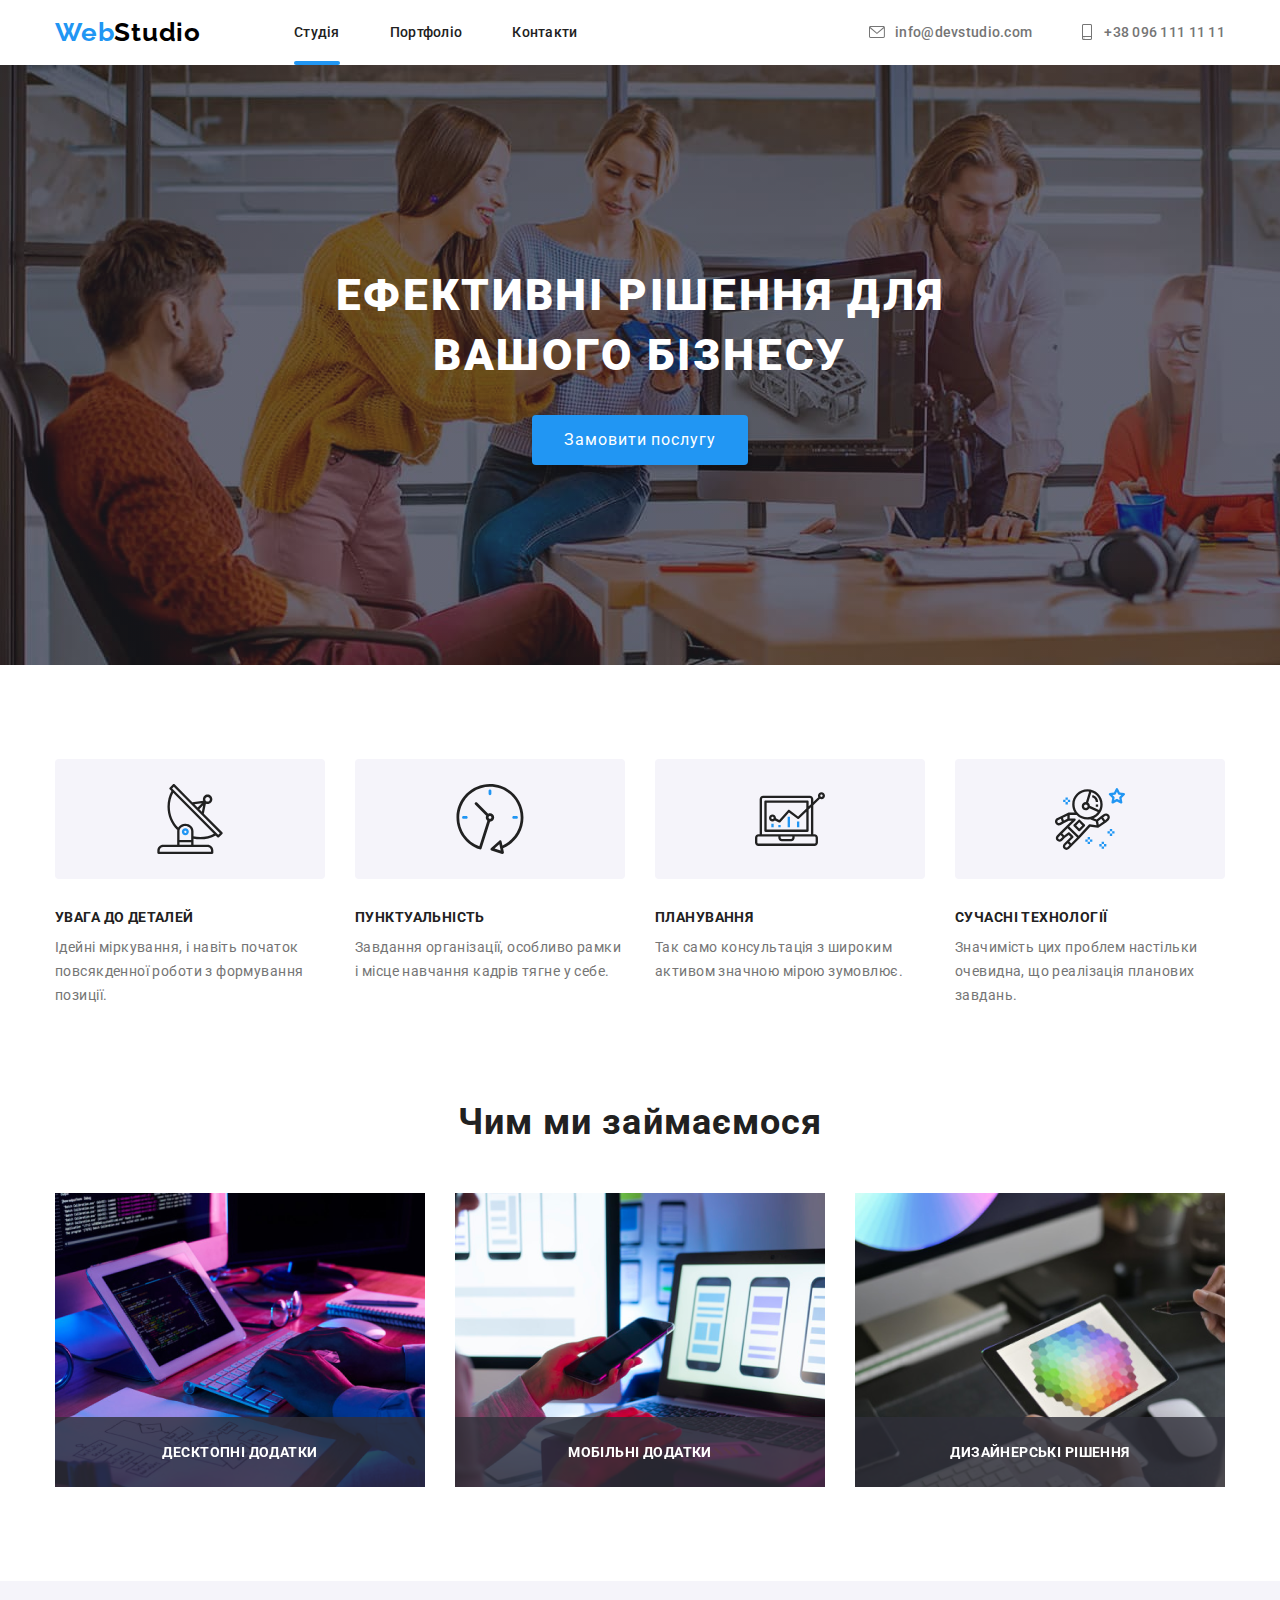
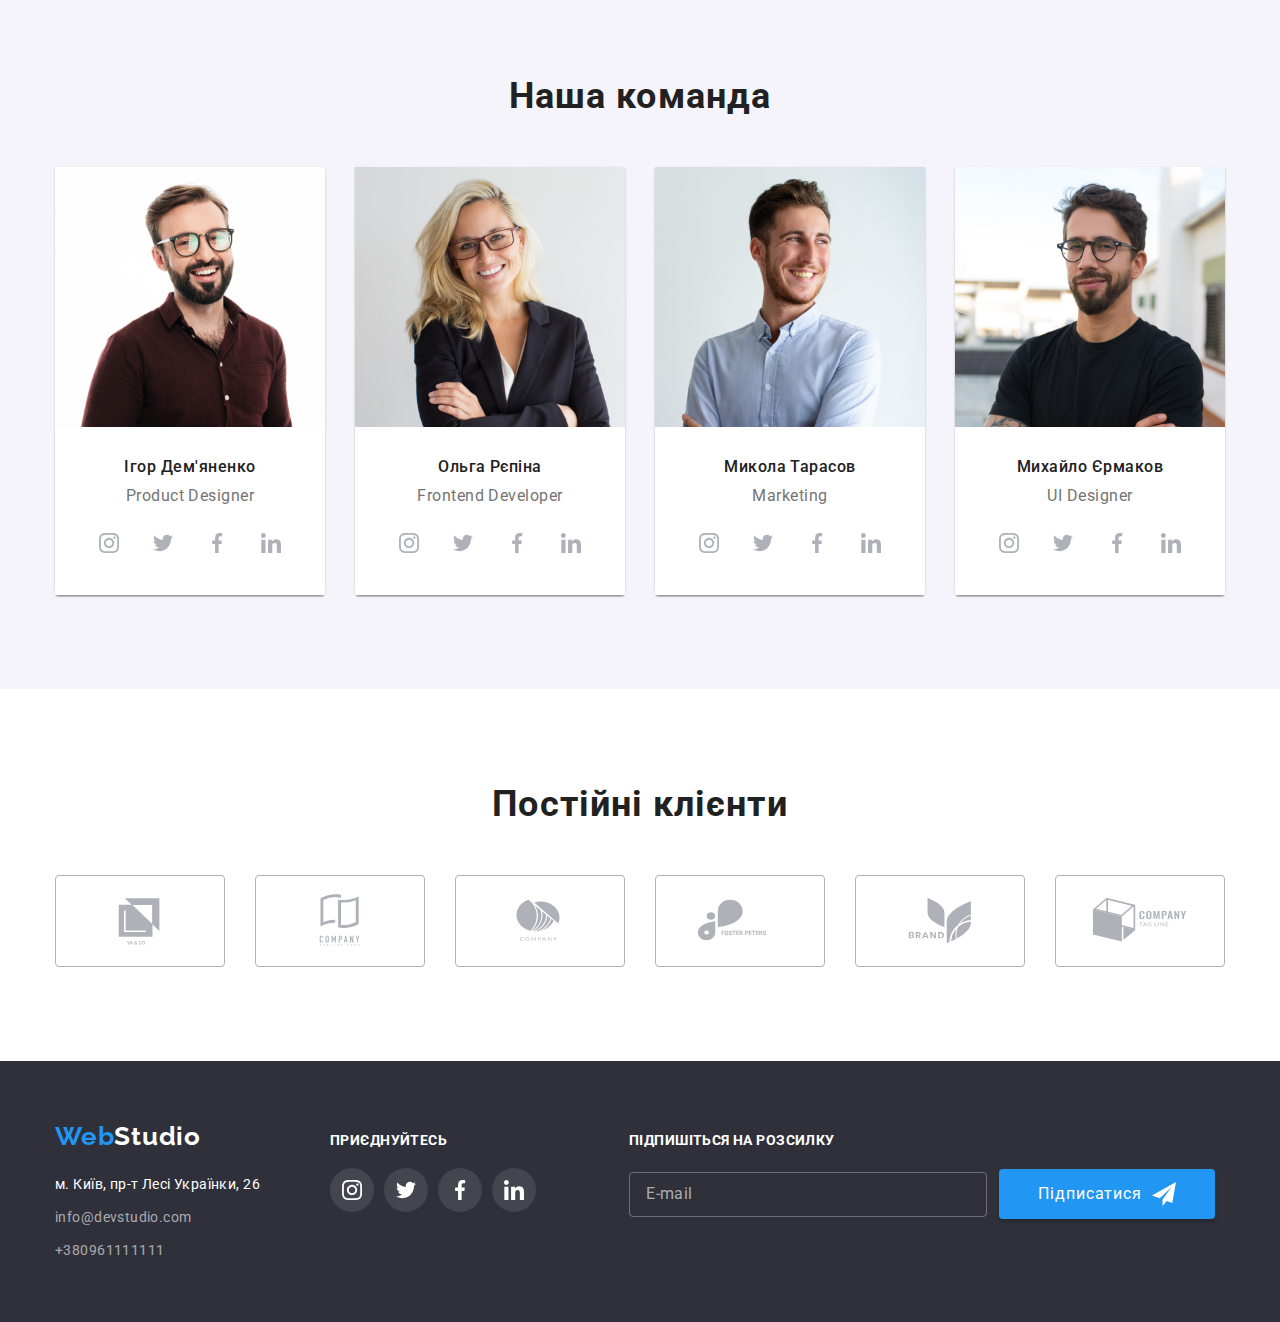
==== index.html @ 2c99351d "sixth-hometask" ====
<!DOCTYPE html>
<html lang="en">
  <head>
    <meta charset="UTF-8" />
    <meta http-equiv="X-UA-Compatible" content="IE=edge" />
    <meta name="viewport" content="width=device-width, initial-scale=1.0" />
    <title>Document</title>
    <link
      rel="stylesheet"
      href="https://cdnjs.cloudflare.com/ajax/libs/modern-normalize/1.1.0/modern-normalize.min.css"
      integrity="sha512-wpPYUAdjBVSE4KJnH1VR1HeZfpl1ub8YT/NKx4PuQ5NmX2tKuGu6U/JRp5y+Y8XG2tV+wKQpNHVUX03MfMFn9Q=="
      crossorigin="anonymous"
      referrerpolicy="no-referrer"
    />
    <link rel="preconnect" href="https://fonts.googleapis.com" />
    <link rel="preconnect" href="https://fonts.gstatic.com" crossorigin />
    <link
      rel="stylesheet"
      href="https://cdnjs.cloudflare.com/ajax/libs/modern-normalize/1.0.0/modern-normalize.min.css"
    />
    <link
      rel="stylesheet"
      href="https://cdnjs.cloudflare.com/ajax/libs/modern-normalize/1.1.0/modern-normalize.css"
      integrity="sha512-Y0MM+V6ymRKN2zStTqzQ227DWhhp4Mzdo6gnlRnuaNCbc+YN/ZH0sBCLTM4M0oSy9c9VKiCvd4Jk44aCLrNS5Q=="
      crossorigin="anonymous"
      referrerpolicy="no-referrer"
    />
    <link
      href="https://fonts.googleapis.com/css2?family=Raleway:wght@700&family=Roboto:wght@400;500;700&display=swap"
      rel="stylesheet"
    />
    <link rel="preconnect" href="https://fonts.googleapis.com" />
    <link rel="preconnect" href="https://fonts.gstatic.com" crossorigin />
    <link
      href="https://fonts.googleapis.com/css2?family=Roboto:wght@900&display=swap"
      rel="stylesheet"
    />

    <link rel="stylesheet" href="./css/styles.css" />
  </head>
  <body class="page-body">
    <!--header-->
    <header class="page-header">
      <div class="header-lists container">
        <nav class="header-nav">
          <a href="" class="logo"
            >Web<span class="header-logo-span">Studio</span></a
          >

          <a href="./index.html"></a>

          <ul class="site-nav list">
            <li><a href="" class="link current">Студія</a></li>
            <li><a href="./portfolio.html" class="link">Портфоліо</a></li>
            <li><a href="" class="link">Контакти </a></li>
          </ul>
        </nav>
        <ul class="site-nav-contacts list">
          <li>
            <a href="" class="link-info">
              <svg class="envelope-icon">
                <use href="./images/symbol-defs.svg#icon-envelope"></use>
              </svg>
              info@devstudio.com
            </a>
          </li>
          <li>
            <a href="" class="link-info">
              <svg class="smartphone-icon">
                <use href="./images/symbol-defs.svg#icon-smartphone"></use>
              </svg>

              +38 096 111 11 11
            </a>
          </li>
        </ul>
      </div>
    </header>
    <main>
      <!--hero-->
      <section class="hero">
        <div class="hero-elements container">
          <h1 class="hero-title">Ефективні рішення для вашого бізнесу</h1>
          <button class="blue-button" data-modal-open>Замовити послугу</button>
        </div>
      </section>

      <div class="backdrop is-hidden" data-modal>
        <div class="modal">
          <div class="cross-button-div">
            <button class="cross-button" data-modal-close>
              <svg class="cross">
                <use href="./images/symbol-defs.svg#icon-close-black"></use>
              </svg>
            </button>
          </div>
          <h2 class="modal-title">Залиште свої дані, ми вам передзвонимо</h2>
          <form class="modal-form">
            <label class="modal-lable">
              <p class="paragraph">Ім'я</p>
              <div class="input-container">
                <input type="text" name="username" class="field" />
                <svg class="modal-icon black-person">
                  <use href="images/symbol-defs.svg#icon-black-person"></use>
                </svg>
              </div>
            </label>

            <label class="modal-lable">
              <p class="paragraph">Телефон</p>
              <div class="input-container">
                <input type="tel" name="phone" class="field" />
                <svg class="modal-icon">
                  <use href="images/symbol-defs.svg#icon-black-phone"></use>
                </svg>
              </div>
            </label>
            <label class="modal-lable">
              <p class="paragraph">Пошта</p>
              <div class="input-container">
                <input type="email" name="email" class="field" />
                <svg class="modal-icon">
                  <use href="images/symbol-defs.svg#icon-black-email"></use>
                </svg>
              </div>
            </label>
            <label class="modal-lable modal-textarea">
              <p class="paragraph">Коментар</p>
              <textarea
                class="textarea field"
                name="textarea"
                placeholder="Введіть текст"
              ></textarea>
            </label>

            <label class="modal-checkbox">
              <div class="check-container">
                <input
                  type="checkbox"
                  name="checkbox"
                  
                  class="checkbox visually-hidden"
                />
                <svg class="modal-icon-check">
                  <use href="./images/symbol-defs.svg#icon-icon-check"></use>
                </svg>
                <p class="paragraph">
                  Погоджуюся з розсилкою та приймаю
                  <a class="agreement-terms">Умови договору</a>
                </p>
              </div>
            </label>
            <button class="blue-button modal-button" type="submit">
              Відправити
            </button>
          </form>
        </div>
      </div>

      <!--about_activity-->
      <section class="section-activity">
        <div class="container">
          <h2 class="section-title visually-hidden">Чим ми займаємося</h2>
          <ul class="activities-list list">
            <li>
              <div class="icons-container">
                <svg class="activities-icon">
                  <use href="images/symbol-defs.svg#icon-antenna-1"></use>
                </svg>
              </div>

              <h3 class="title">УВАГА ДО ДЕТАЛЕЙ</h3>
              <p class="paragraph">
                Ідейні міркування, і навіть початок повсякденної роботи з
                формування позиції.
              </p>
            </li>
            <li>
              <div class="icons-container">
                <svg class="activities-icon">
                  <use href="images/symbol-defs.svg#icon-clock-1"></use>
                </svg>
              </div>
              <h3 class="title">ПУНКТУАЛЬНІСТЬ</h3>
              <p class="paragraph">
                Завдання організації, особливо рамки і місце навчання кадрів
                тягне у себе.
              </p>
            </li>
            <li>
              <div class="icons-container">
                <svg class="activities-icon">
                  <use href="images/symbol-defs.svg#icon-diagram-1"></use>
                </svg>
              </div>
              <h3 class="title">ПЛАНУВАННЯ</h3>
              <p class="paragraph">
                Так само консультація з широким активом значною мірою зумовлює.
              </p>
            </li>
            <li>
              <div class="icons-container">
                <svg class="activities-icon">
                  <use href="images/symbol-defs.svg#icon-astronaut-1"></use>
                </svg>
              </div>
              <h3 class="title">СУЧАСНІ ТЕХНОЛОГІЇ</h3>
              <p class="paragraph">
                Значимість цих проблем настільки очевидна, що реалізація
                планових завдань.
              </p>
            </li>
          </ul>
        </div>
      </section>
      <!--work_examples-->
      <section class="section-work-examples">
        <div class="work-examples container">
          <h2 class="section-title h2-title">Чим ми займаємося</h2>
          <ul class="work-examples-list list">
            <li class="work-example-item">
              <img
                src="./images/work_examples/img_3.png"
                class="img"
                alt="Пример работы"
                width="370"
              />
              <div class="activities-overlay">
                <p class="paragraph">Десктопні додатки</p>
              </div>
            </li>
            <li class="work-example-item">
              <img
                class="img"
                src="./images/work_examples/img_2.png"
                alt="Пример работы"
                width="370"
              />
              <div class="activities-overlay">
                <p class="paragraph">Мобільні додатки</p>
              </div>
            </li>
            <li class="work-example-item">
              <img
                class="img"
                src="./images/work_examples/img_1.png"
                alt="Пример работы"
                width="370"
              />
              <div class="activities-overlay">
                <p class="paragraph">Дизайнерські рішення</p>
              </div>
            </li>
          </ul>
        </div>
      </section>
      <!--employers-->
      <section class="employers">
        <div class="employers-list container">
          <h2 class="section-title">Наша команда</h2>
          <ul class="img-list">
            <li class="card">
              <img
                class="img"
                src="./images/employers/img_1.jpg"
                alt="сотрудник"
                width="270"
              />
              <div class="general-paragraph">
                <h3 class="title">Ігор Дем'яненко</h3>
                <p class="paragraph">Product Designer</p>
                <div class="social-links">
                  <a class="social-link" href="">
                    <svg class="social-icon">
                      <use
                        href="./images/symbol-defs.svg#icon-instagram-1"
                      ></use>
                    </svg>
                  </a>
                  <a class="social-link" href="">
                    <svg class="social-icon">
                      <use href="./images/symbol-defs.svg#icon-twitter-1"></use>
                    </svg>
                  </a>
                  <a class="social-link" href="">
                    <svg class="social-icon">
                      <use
                        href="./images/symbol-defs.svg#icon-facebook-1"
                      ></use>
                    </svg>
                  </a>
                  <a class="social-link" href="">
                    <svg class="social-icon">
                      <use
                        href="./images/symbol-defs.svg#icon-linkedin-1"
                      ></use>
                    </svg>
                  </a>
                </div>
              </div>
            </li>
            <li class="card">
              <img
                class="img"
                src="./images/employers/img_2.jpg"
                alt="сотрудник"
                width="270"
              />
              <div class="general-paragraph">
                <h3 class="title">Ольга Рєпіна</h3>
                <p class="paragraph">Frontend Developer</p>
                <div class="social-links">
                  <a class="social-link" href="">
                    <svg class="social-icon">
                      <use
                        href="./images/symbol-defs.svg#icon-instagram-1"
                      ></use>
                    </svg>
                  </a>
                  <a class="social-link" href="">
                    <svg class="social-icon">
                      <use href="./images/symbol-defs.svg#icon-twitter-1"></use>
                    </svg>
                  </a>
                  <a class="social-link" href="">
                    <svg class="social-icon">
                      <use
                        href="./images/symbol-defs.svg#icon-facebook-1"
                      ></use>
                    </svg>
                  </a>
                  <a class="social-link" href="">
                    <svg class="social-icon">
                      <use
                        href="./images/symbol-defs.svg#icon-linkedin-1"
                      ></use>
                    </svg>
                  </a>
                </div>
              </div>
            </li>
            <li class="card">
              <img
                class="img"
                src="./images/employers/img_3.jpg"
                alt="сотрудник"
                width="270"
              />
              <div class="general-paragraph">
                <h3 class="title">Микола Тарасов</h3>
                <p class="paragraph">Marketing</p>
                <div class="social-links">
                  <a class="social-link" href="">
                    <svg class="social-icon">
                      <use
                        href="./images/symbol-defs.svg#icon-instagram-1"
                      ></use>
                    </svg>
                  </a>
                  <a class="social-link" href="">
                    <svg class="social-icon">
                      <use href="./images/symbol-defs.svg#icon-twitter-1"></use>
                    </svg>
                  </a>
                  <a class="social-link" href="">
                    <svg class="social-icon">
                      <use
                        href="./images/symbol-defs.svg#icon-facebook-1"
                      ></use>
                    </svg>
                  </a>
                  <a class="social-link" href="">
                    <svg class="social-icon">
                      <use
                        href="./images/symbol-defs.svg#icon-linkedin-1"
                      ></use>
                    </svg>
                  </a>
                </div>
              </div>
            </li>
            <li class="card">
              <img
                class="img"
                src="./images/employers/img_4.jpg"
                alt="сотрудник"
                width="270"
              />
              <div class="general-paragraph">
                <h3 class="title">Михайло Єрмаков</h3>
                <p class="paragraph">UI Designer</p>
                <div class="social-links">
                  <a class="social-link" href="">
                    <svg class="social-icon dublicating-icons">
                      <use
                        href="./images/symbol-defs.svg#icon-instagram-1"
                      ></use>
                    </svg>
                  </a>
                  <a class="social-link" href="">
                    <svg class="social-icon dublicating-icons">
                      <use href="./images/symbol-defs.svg#icon-twitter-1"></use>
                    </svg>
                  </a>
                  <a class="social-link" href="">
                    <svg class="social-icon dublicating-icons">
                      <use
                        href="./images/symbol-defs.svg#icon-facebook-1"
                      ></use>
                    </svg>
                  </a>
                  <a class="social-link" href="">
                    <svg class="social-icon dublicating-icons">
                      <use
                        href="./images/symbol-defs.svg#icon-linkedin-1"
                      ></use>
                    </svg>
                  </a>
                </div>
              </div>
            </li>
          </ul>
        </div>
      </section>

      <section class="companies">
        <div class="container">
          <h2 class="companies-title h2-title">Постійні клієнти</h2>
          <ul class="companies-icon-list">
            <li>
              <a class="icon-link" href="">
                <svg class="icon">
                  <use href="./images/symbol-defs.svg#icon-logo"></use>
                </svg>
              </a>
            </li>
            <li>
              <a class="icon-link" href="">
                <svg class="icon">
                  <use href="./images/symbol-defs.svg#icon-logo-1"></use>
                </svg>
              </a>
            </li>
            <li>
              <a class="icon-link" href="">
                <svg class="icon">
                  <use href="./images/symbol-defs.svg#icon-logo-2"></use>
                </svg>
              </a>
            </li>
            <li>
              <a class="icon-link" href="">
                <svg class="icon">
                  <use href="./images/symbol-defs.svg#icon-logo-3"></use>
                </svg>
              </a>
            </li>
            <li>
              <a class="icon-link" href="">
                <svg class="icon">
                  <use href="./images/symbol-defs.svg#icon-logo-4"></use>
                </svg>
              </a>
            </li>
            <li>
              <a class="icon-link" href="">
                <svg class="icon">
                  <use href="./images/symbol-defs.svg#icon-logo-5"></use>
                </svg>
              </a>
            </li>
          </ul>
        </div>
      </section>

      <!--footer-->
    </main>

    <footer class="footer">
      <div class="footer-elements container">
        <div class="adress-container">
          <a href="" class="logo"
            >Web<span class="footer-logo-span">Studio</span></a
          >
          <address class="address">
            <p class="address-paragraph">м. Київ, пр-т Лесі Українки, 26</p>
            <a class="address-link" href="info@devstudio.com"
              >info@devstudio.com</a
            >
            <a class="address-link" href="+380961111111">+380961111111</a>
          </address>
        </div>
        <div class="footer-icons">
          <p class="paragraph">приєднуйтесь</p>
          <ul class="footer-icons-list">
            <li>
              <a href="" class="footer-icons-link">
                <svg class="icon">
                  <use href="./images/symbol-defs.svg#icon-instagram-1"></use>
                </svg>
              </a>
            </li>
            <li>
              <a href="" class="footer-icons-link">
                <svg class="icon">
                  <use href="./images/symbol-defs.svg#icon-twitter-1"></use>
                </svg>
              </a>
            </li>
            <li>
              <a href="" class="footer-icons-link">
                <svg class="icon">
                  <use href="./images/symbol-defs.svg#icon-facebook-1"></use>
                </svg>
              </a>
            </li>
            <li>
              <a href="" class="footer-icons-link">
                <svg class="icon">
                  <use href="./images/symbol-defs.svg#icon-linkedin-1"></use>
                </svg>
              </a>
            </li>
          </ul>
        </div>
        <form class="footer-form">
          <label class="footer-label">
            <p class="paragraph">Підпишіться на розсилку</p>
          </label>
          <div class="input-container">
            <input
              type="text"
              name="mailing"
              class="footer-field"
              placeholder="E-mail"
            />
            <button class="blue-button footer-button" type = "submit">
              Підписатися

              <svg class="footer-icon">
                <use href="./images/symbol-defs.svg#icon-icon-send"></use>
              </svg>
            </button>
          </div>
        </form>
      </div>
    </footer>
    <script src="./js/modal.js"></script>
  </body>
</html>
---- css/styles.css ----
/* ------MAIN PAGE------ */
/*title color - #212121*/
/*main color -  #757575*/
/*white #FFFFFF*/
/* accent blue #2196F3*/
/* background color #F5F5F5 */
/*secondary background #F5F4FA */
/* title background color #FFFFFF */
/* ------PORTFOLIO------ */
/*  button background color #F5F4FA, button text color  #212121;*/
/* ------FONTS------ */
/* Roboto, font-weight: 700; font-weight: 500, font-weight: 400
Raleway: font-weight: 700 */
/* icons color #AFB1B8; */
*,
*::before,
*::after {
  box-sizing: border-box;
  text-decoration: none;
  list-style: none;
  margin: 0;
  padding: 0;
}

.visually-hidden {
  position: absolute;
  white-space: nowrap;
  width: 1px;
  height: 1px;
  overflow: hidden;
  border: 0;
  padding: 0;
  clip: rect(0 0 0 0);
  clip-path: inset(50%);
  margin: -1px;
}
.container {
  width: 1200px;
  padding-left: 15px;
  padding-right: 15px;
  margin: 0 auto;
  /* outline: solid 2px red; */
}
:root {
  --primary-text-color: #757575;
  --secondary-text-color: #f5f4fa;
  --header_color: #212121;
  --accent-color: #2196f3;
  --button-bg-color: #2196f3;
  --second-bg-color: #f5f4fa;
  --button-bg-color-portfolio: #f5f4fa;
  --button-color-portfolio: #212121;
  --icon-color: #afb1b8;
}
.h2-title {
  display: flex;
  justify-content: center;
  font-weight: 700;
  font-size: 36px;
  line-height: 42px;
  text-align: center;

  letter-spacing: 0.03em;
  color: #212121;
}

.header-logo-span {
  color: black;
}

body {
  background-color: white;
  color: var(--primary-text-color);
  font-family: "Roboto", sans-serif;
  width: 100%;
}

.header-nav {
  display: flex;
  align-items: center;
}

.logo {
  color: #2196f3;
  font-family: Raleway, sans-serif;
  font-style: normal;
  font-weight: 700;
  font-size: 26px;
  line-height: calc(31 / 26);
  letter-spacing: 0.03em;
}
.list {
  list-style: none;
}

/* site-nav */
.header-lists {
  display: flex;
  align-items: center;
}
.site-nav {
  margin-left: 93px;
  display: flex;
  gap: 50px;
}
.site-nav .link {
  position: relative;
  font-weight: 500;
  font-size: 14px;
  line-height: calc(16 / 14);
  color: var(--header_color);
  letter-spacing: 0.02em;
  padding-top: 24px;
  padding-bottom: 25px;
  transition: color 250ms cubic-bezier(0.4, 0, 0.2, 1);
}

.current::after {
  content: "";
  position: absolute;
  display: block;
  left: 0;
  bottom: 0;
  width: 100%;
  height: 4px;
  background: #2196f3;
  border-radius: 2px;

  transition: opacity 250ms cubic-bezier(0.4, 0, 0.2, 1);
}
.site-nav.link:hover,
.site-nav .link:focus,
.current {
  color: var(--accent-color);
}
.site-nav-contacts {
  display: flex;
  gap: 50px;
  margin-left: auto;
}
.site-nav-contacts .envelope-icon {
  width: 16px;
  height: 12px;
  margin-right: 10px;
  fill: #757575;
  transition: fill 250ms cubic-bezier(0.4, 0, 0.2, 1);
}

.site-nav-contacts .smartphone-icon {
  width: 10px;
  height: 16px;
  margin-right: 12px;
  fill: #757575;
  transition: fill 250ms cubic-bezier(0.4, 0, 0.2, 1);
}

.site-nav-contacts .link-info {
  display: flex;
  align-items: center;
  padding-top: 24px;
  padding-bottom: 25px;
  font-weight: 500;
  font-size: 14px;
  line-height: 16px;
  letter-spacing: 0.02em;
  color: #757575;

  transition: color 250ms cubic-bezier(0.4, 0, 0.2, 1);
}
.site-nav .link:hover,
.site-nav .link:focus {
  color: var(--accent-color);
}
.site-nav-contacts,
.link-info:hover,
.link-info:focus {
  color: var(--accent-color);
}
.link-info:hover .envelope-icon,
.link-info:focus .envelope-icon,
.link-info:hover .smartphone-icon,
.link-info:focus .smartphone-icon {
  fill: var(--accent-color);
}

/* hero */
.hero {
  background-image: linear-gradient(
      to right,
      rgba(47, 48, 58, 0.4),
      rgba(47, 48, 58, 0.4)
    ),
    url("../images/site-header.jpg");
  background-repeat: no-repeat;
  background-size: cover;
  max-width: 1600px;
  margin-left: auto;
  margin-right: auto;
}
.hero-elements {
  /* text-align: center; */
  padding-top: 200px;
  padding-bottom: 200px;
  text-align: center;
}
.hero-title {
  width: 696px;

  font-weight: 900;
  font-size: 44px;
  line-height: 60px;
  letter-spacing: 0.06em;
  text-transform: uppercase;
  color: #ffffff;

  margin: 0 auto;
}
.blue-button {
  display: block;
  margin: 0 auto;
  margin-top: 30px;
  align-items: center;
  color: white;
  font-size: 16px;
  line-height: calc(30 / 16);
  width: 216px;
  height: 50px;
  letter-spacing: 0.06em;
  background-color: var(--button-bg-color);
  box-shadow: 0px 4px 4px rgba(0, 0, 0, 0.15);
  border-radius: 4px;
  transition: background-color 250ms cubic-bezier(0.4, 0, 0.2, 1);
  cursor: pointer;
  border: none;
}
.blue-button:hover,
.blue-button:focus {
  background-color: #188ce8;
}
/* modal window */
.backdrop {
  position: fixed;
  top: 0;
  left: 0;
  width: 100%;
  height: 100%;
  background: rgba(0, 0, 0, 0.2);
  transition: opacity 250ms cubic-bezier(0.4, 0, 0.2, 1);
  opacity: 1;
}
.backdrop.is-hidden {
  pointer-events: none;
  opacity: 0;
}
.backdrop.is-hidden .modal {
  transform: translate(-50%, -50%) scale(0.9);
}
.modal {
  position: absolute;
  min-width: 528px;
  min-height: 581px;
  top: 50%;
  left: 50%;
  transform: translate(-50%, -50%) scale(1);
  background-color: white;
  transition: transform 250ms cubic-bezier(0.4, 0, 0.2, 1);
  z-index: 999;
}
.cross-button-div {
  display: flex;
  margin-top: 8px;
  margin-right: 8px;
  justify-content: end;
  /* padding: 8px 8px; */
}
.cross-button {
  display: flex;
  justify-content: center;
  align-items: center;
  width: 30px;
  height: 30px;
  border-radius: 50%;
  border: 1px solid rgba(0, 0, 0, 0.1);
  background-color: white;
  cursor: pointer;
}
.cross {
  width: 18px;
  height: 18px;
}
.cross-button:hover .cross {
  fill: var(--accent-color);
}
.modal-title {
  margin-top: 2px;

  font-weight: 700;
  font-size: 20px;
  line-height: 23px;
  text-align: center;
  letter-spacing: 0.03em;

  color: #212121;
}
.modal-form {
  margin-top: 12px;
  margin-left: 40px;
  margin-right: 40px;
}
.modal-form .modal-lable {
  /* position: relative; */
  display: block;
  margin-top: 12px;
}

.modal-form .paragraph {
  font-weight: 400;
  font-size: 12px;
  line-height: 14px;
  /* identical to box height */

  letter-spacing: 0.01em;

  color: #757575;
}
.modal-form .field {
  padding-left: 42px;
  margin-top: 4px;
  padding-top: 12px;
  padding-bottom: 12px;
  width: 100%;
  border: 1px solid rgba(33, 33, 33, 0.2);
  /* border-color: white; */
  border-radius: 4px;
  transition: border 250ms cubic-bezier(0.4, 0, 0.2, 1),
    250ms cubic-bezier(0.4, 0, 0.2, 1);
}

.modal-form .field:focus {
  outline: transparent;
  border-color: var(--accent-color);
}
.modal-form .field:focus + .modal-icon {
  fill: var(--accent-color);
}
.modal-form .input-container {
  position: relative;
}

.modal-icon {
  position: absolute;
  top: 0;
  left: 0;
  margin-left: 12px;
  transform: translateY(100%);
  width: 18px;
  height: 18px;
}

.modal-form .textarea {
  resize: none;
  height: 120px;
  padding: 16px;
}
.textarea {
  padding-left: 16px;
  padding-top: 12px;
}
.modal-form .textarea::placeholder {
  font-weight: 400;
  font-size: 12px;
  line-height: 14px;
  letter-spacing: 0.01em;
  color: rgba(117, 117, 117, 0.5);
}
.modal-checkbox {
  display: flex;
  justify-content: center;
  margin-top: 20px;
}
.check-container {
  display: flex;
  align-items: center;
}
.agreement-terms {
  color: var(--accent-color);
  text-decoration: underline;
  text-underline-offset: 3px;
}
.modal-icon-check {
  padding-top: 4px;
  padding-right: 2px;
  padding-bottom: 3px;
  padding-left: 3px;
  margin-right: 9px;
  width: 16px;
  height: 15px;
  fill: white;
  border: 2px solid #212121;
  border-radius: 2px;
}
.checkbox:checked + .modal-icon-check {
  background-color: var(--accent-color);
  border: none;
  border-radius: 2px;
  fill: white;
}
.modal-checkbox .paragraph {
  font-weight: 400;
  font-size: 14px;
  line-height: calc(24 / 14);

  letter-spacing: 0.03em;

  color: #757575;
}
.modal-button {
  margin-top: 30px;
  margin-bottom: 40px;
  display: block;
}

/* section */
.section-activity {
  padding-bottom: 94px;
  padding-top: 94px;
}
.section-activity .activities-icon {
  width: 70px;
  height: 70px;
}

.icons-container {
  display: flex;
  align-items: center;
  padding: 25px 100px;
  margin-bottom: 30px;
  background-color: var(--second-bg-color);
  border-radius: 4px;
}
.activities-list {
  display: flex;
  gap: 30px;
}

.section-activity .title {
  font-weight: 700px;
  font-size: 14px;
  line-height: calc(16 / 14);
  letter-spacing: 0.03em;
  text-transform: uppercase;
  color: var(--header_color);
}
.section-activity .paragraph {
  margin-top: 10px;
  font-weight: 400;
  font-size: 14px;
  line-height: 24px;
  letter-spacing: 0.03em;

  color: #757575;
}

/* activities */

.section-work-examples {
  padding-bottom: 94px;
}
.work-examples {
  margin-left: auto;
  text-align: center;
}
.section-work-examples .section-title {
  margin-bottom: 50px;
}
.work-examples-list {
  display: flex;
  gap: 30px;
  padding: 0;
  margin: 0;
  z-index: 0;
}
.section-work-examples .img {
  padding-left: 0;
  display: block;
  justify-content: center;
  width: 370px;
  margin: 0 auto;
}
.work-example-item {
  position: relative;
}
.activities-overlay {
  display: flex;
  position: absolute;
  justify-content: center;
  align-items: center;
  bottom: 0;
  width: 100%;
  height: 70px;
  background: rgba(47, 48, 58, 0.8);
}
.activities-overlay .paragraph {
  font-weight: 700;
  font-size: 14px;
  line-height: calc(16 / 14);
  letter-spacing: 0.03em;
  text-transform: uppercase;

  color: #ffffff;
}
/* employers */
.employers {
  background-color: var(--second-bg-color);
  padding-bottom: 94px;
  padding-top: 94px;
}
.employers .section-title {
  margin-bottom: 50px;
}
.employers .img-list {
  display: flex;
  max-width: 270px;
  box-sizing: border-box;

  margin: 0;
  gap: 30px;
}
.employers .img {
  display: block;
}
.employers .title {
  margin-bottom: 10px;
}
.employers .section-title {
  font-weight: 700;
  font-size: 36px;
  line-height: calc(42 / 36);
  text-align: center;
  letter-spacing: 0.03em;
  color: var(--header_color);
}
.general-paragraph {
  padding-top: 30px;
  padding-bottom: 30px;
  background-color: white;
}
.employers .title {
  color: var(--header_color);
  font-weight: 500;
  font-size: 16px;
  line-height: 19px;
  text-align: center;
  letter-spacing: 0.03em;
  color: #212121;
}
.employers .card {
  box-shadow: 0px 1px 3px rgba(0, 0, 0, 0.12), 0px 1px 1px rgba(0, 0, 0, 0.14),
    0px 2px 1px rgba(0, 0, 0, 0.2);
  border-radius: 0px 0px 4px 4px;
}
.employers .paragraph {
  margin-top: 10px;
  font-weight: 400;
  font-size: 16px;
  line-height: 19px;
  text-align: center;
  letter-spacing: 0.03em;
  color: #757575;
  margin-bottom: 16px;
}
.social-links {
  display: flex;

  gap: 10px;

  justify-content: center;
}
.social-link {
  display: flex;
  justify-content: center;
  align-items: center;
  width: 44px;
  height: 44px;
  border-radius: 50%;
  transition: background-color 250ms cubic-bezier(0.4, 0, 0.2, 1);
}
.social-link:hover,
.social-link:focus {
  background-color: var(--accent-color);
}

.social-links .social-icon {
  width: 20px;
  height: 20px;
  fill: var(--icon-color);
  transition: fill 250ms cubic-bezier(0.4, 0, 0.2, 1);
}
.social-link:hover .social-icon,
.social-link:focus .social-icon {
  fill: white;
}

/* Button */
.button {
  font-family: inherit;
  background-color: var(--button-bg-color-portfolio);
  color: var(--button-color-portfolio);
  border: none;
  font-weight: 500;
  font-size: 16px;
  line-height: calc(26 / 16);
  text-align: center;
  letter-spacing: 0.03em;
  cursor: pointer;
  /* identical to box height, or 162% */
}
/* companies */
.companies {
  padding-top: 94px;
  padding-bottom: 94px;
}
.companies-title {
  margin-bottom: 50px;
}
.companies-icon-list {
  justify-content: center;
  gap: 30px;
}
.companies-icon-list .icon-link {
  display: flex;
  justify-content: center;
  align-items: center;
  width: 170px;
  height: 92px;
  border: 1px solid var(--icon-color);
  border-radius: 4px;
  transition: border-color 250ms cubic-bezier(0.4, 0, 0.2, 1);
}

.companies-icon-list .icon {
  width: 106px;
  height: 60px;
  fill: var(--icon-color);
  transition: fill 250ms cubic-bezier(0.4, 0, 0.2, 1);
}
.icon-link:hover,
.icon-link:focus,
.icon-link:hover .icon,
.icon-link:focus .icon {
  fill: var(--accent-color);
  border-color: var(--accent-color);
}

.companies-icon-list {
  display: flex;
}

/* footer */
.footer {
  background-color: #2f303a;
  padding-top: 60px;
  padding-bottom: 60px;
}
.footer-elements {
  display: flex;
  align-items: baseline;
}
.footer-logo-span {
  color: white;
}
.address {
  font-style: normal;
  display: block;
  margin-top: 20px;
}
.address .address-paragraph {
  margin-top: 9px;
  font-weight: 400;
  font-size: 14px;
  line-height: 24px;
  letter-spacing: 0.03em;
  color: white;
}
.address .address-link {
  margin-top: 9px;
  display: block;
  font-weight: 400;
  font-size: 14px;
  line-height: 24px;
  letter-spacing: 0.03em;
  color: rgba(255, 255, 255, 0.6);
}
/* .adress .adress-link:hover{
  
} */

.footer-icons {
  margin-left: 70px;
}
.footer-icons .paragraph {
  font-weight: 700;
  font-size: 14px;
  line-height: 16px;
  letter-spacing: 0.03em;
  text-transform: uppercase;

  color: #ffffff;
}

.footer-icons-list {
  display: flex;
  margin-top: 20px;
  gap: 10px;
}

.footer-icons-link {
  display: flex;
  justify-content: center;
  align-items: center;
  width: 44px;
  height: 44px;
  fill: white;
  border-radius: 50%;
  background: rgba(255, 255, 255, 0.1);
  transition: background-color 250ms cubic-bezier(0.4, 0, 0.2, 1);
}
.footer-icons-link:hover,
.footer-icons-link:focus {
  background-color: var(--accent-color);
}
.footer-icons .icon {
  width: 20px;
  height: 20px;
}
.footer-form .paragraph {
  display: inline;
  font-weight: 700;
  font-size: 14px;
  line-height: 16px;
  letter-spacing: 0.03em;
  text-transform: uppercase;

  color: #ffffff;
}
.footer-label {
  margin-left: 93px;
}
.footer-form .footer-field {
  display: block;

  margin-left: 93px;
  padding-top: 12px;
  padding-bottom: 12px;
  padding-left: 16px;
  width: 358px;
  border: 1px solid rgba(255, 255, 255, 0.3);
  border-radius: 4px;
  background-color: transparent;
}
.footer-form .footer-field::placeholder {
  font-weight: 400;
  font-size: 16px;
  line-height: calc(20 / 16);

  letter-spacing: 0.03em;

  color: rgba(255, 255, 255, 0.6);
}
.footer-button {
  display: flex;
  justify-content: center;
  gap: 10px;
  display: flex;
  align-items: center;
  justify-content: center;
  margin: 0;
}
.footer-icon {
  width: 24px;
  height: 24px;
}
.footer-form .input-container {
  display: flex;
  align-items: baseline;
  margin-top: 20px;
  gap: 12px;
}
/* portfolio-section */
.portfolio-section {
  border: 1px solid #ececec;
  padding-top: 98px;
  padding-bottom: 94px;
}
/* portfolio-buttons */
.section-nav {
  display: flex;
  justify-content: center;
  margin-bottom: 50px;
  text-align: center;
  gap: 8px;
}
.section-nav .button {
  border-radius: 4px;
  padding: 6px 25px;
  transition: background-color 250ms cubic-bezier(0.4, 0, 0.2, 1),
    color 250ms cubic-bezier(0.4, 0, 0.2, 1),
    box-shadow 250ms cubic-bezier(0.4, 0, 0.2, 1);
}

.section-nav .button:hover,
.section-nav .button:focus {
  background-color: var(--accent-color);
  color: white;
  box-shadow: 0px 4px 4px rgba(0, 0, 0, 0.25);
}
/* portfolio img-list */
.card-div {
  transition: box-shadow 250ms cubic-bezier(0.4, 0, 0.2, 1);
}
.link-imgs:hover .card-div,
.link-imgs:focus .card-div {
  box-shadow: 0px 1px 1px rgba(0, 0, 0, 0.12), 0px 4px 4px rgba(0, 0, 0, 0.06),
    1px 4px 6px rgba(0, 0, 0, 0.16);
}
.portfolio-img-list {
  display: flex;
  flex-wrap: wrap;
  margin-top: 30px;
  padding-left: 0;
  gap: 30px;
}

.portfolio-img-list .img {
  display: block;
}
.portfolio-img-list .img-list-title {
  font-weight: 700;
  font-size: 18px;
  line-height: 2em;
  letter-spacing: 0.06em;
  color: var(--header_color);
}
.img-list-paragraph {
  padding-top: 10px;
  display: flex;
  font-family: "Roboto";
  font-style: normal;
  font-weight: 400;
  font-size: 16px;
  line-height: calc(19 / 16);
  text-align: center;
  letter-spacing: 0.03em;
  color: #757575;
}
.portfolio-img-list .general-list {
  padding: 20px 24px;
  border-left: 1px solid #eeeeee;
  border-right: 1px solid #eeeeee;
  border-bottom: 1px solid #eeeeee;
}
.card .wrapper {
  position: relative;
}
.card-overlay {
  position: absolute;

  width: 100%;
  height: 100%;
  bottom: 0;
  right: 0;
  background-color: rgba(33, 150, 243, 0.9);
  transform: translateY(105%);
  transition: transform 250ms cubic-bezier(0.4, 0, 0.2, 1);
}
.portfolio-img-list .wrapper {
  overflow: hidden;
}
.link-imgs:hover .card-overlay,
.link-imgs:focus .card-overlay {
  transform: translateY(0%);
  overflow: hidden;
}
.card-overlay .paragraph {
  padding: 63px 24px;
  font-weight: 400;
  font-size: 18px;
  line-height: 28px;

  letter-spacing: 0.03em;

  color: #ffffff;
}
/* dublicating-icons */
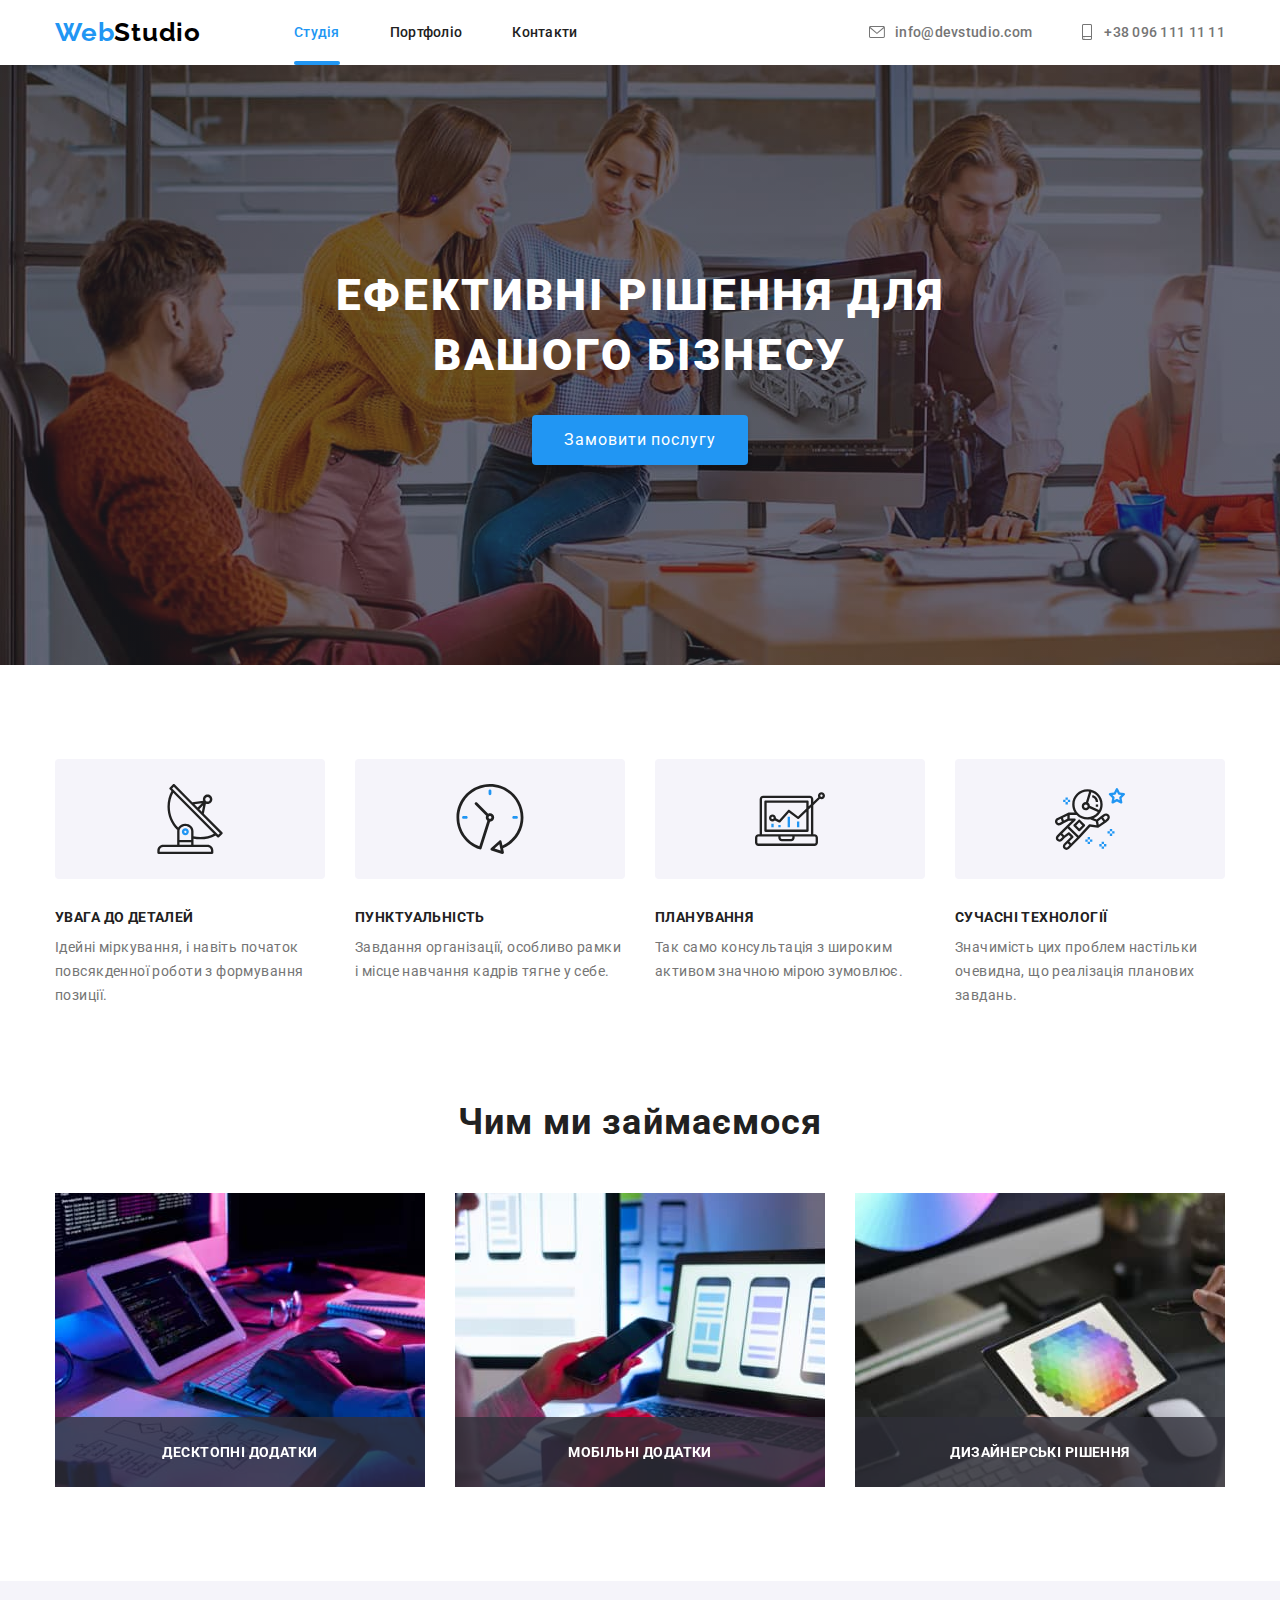
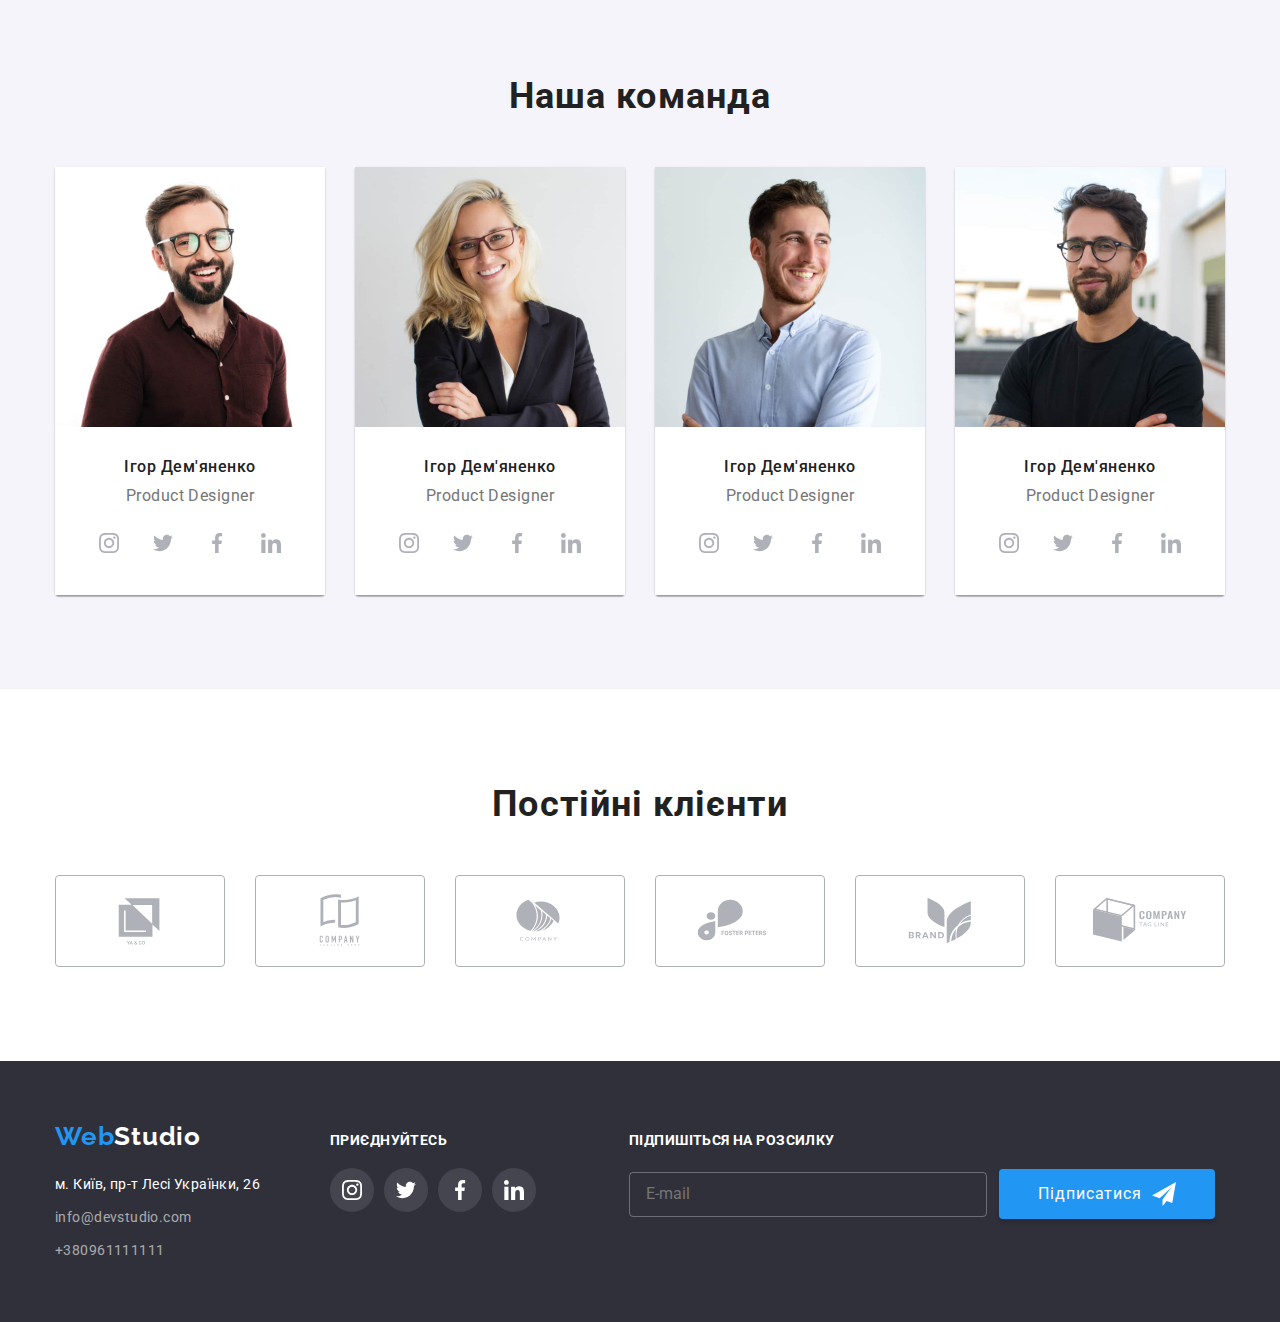
==== commit e175e3c9: "BEM" ====
--- a/index.html
+++ b/index.html
@@ -38,35 +38,39 @@
 
     <link rel="stylesheet" href="./css/styles.css" />
   </head>
-  <body class="page-body">
+  <body>
     <!--header-->
-    <header class="page-header">
-      <div class="header-lists container">
-        <nav class="header-nav">
-          <a href="" class="logo"
-            >Web<span class="header-logo-span">Studio</span></a
-          >
+    <header class="header">
+      <div class="header__lists container">
+        <nav class="navigation">
+          <a href="" class="logo">Web<span class="logo__span">Studio</span></a>
 
           <a href="./index.html"></a>
 
-          <ul class="site-nav list">
-            <li><a href="" class="link current">Студія</a></li>
-            <li><a href="./portfolio.html" class="link">Портфоліо</a></li>
-            <li><a href="" class="link">Контакти </a></li>
+          <ul class="navigation__list list">
+            <li>
+              <a href="" class="navigation__link navigation__link--current"
+                >Студія</a
+              >
+            </li>
+            <li>
+              <a href="./portfolio.html" class="navigation__link">Портфоліо</a>
+            </li>
+            <li><a href="" class="navigation__link">Контакти </a></li>
           </ul>
         </nav>
-        <ul class="site-nav-contacts list">
+        <ul class="contacts">
           <li>
-            <a href="" class="link-info">
-              <svg class="envelope-icon">
+            <a href="" class="contacts__link">
+              <svg class="contacts__envelope-icon">
                 <use href="./images/symbol-defs.svg#icon-envelope"></use>
               </svg>
               info@devstudio.com
             </a>
           </li>
           <li>
-            <a href="" class="link-info">
-              <svg class="smartphone-icon">
+            <a href="" class="contacts__link">
+              <svg class="contacts__smartphone-icon">
                 <use href="./images/symbol-defs.svg#icon-smartphone"></use>
               </svg>
 
@@ -79,78 +83,82 @@
     <main>
       <!--hero-->
       <section class="hero">
-        <div class="hero-elements container">
-          <h1 class="hero-title">Ефективні рішення для вашого бізнесу</h1>
-          <button class="blue-button" data-modal-open>Замовити послугу</button>
+        <div class="hero__elements container">
+          <h1 class="hero__title">Ефективні рішення для вашого бізнесу</h1>
+          <button class="main-button" data-modal-open>Замовити послугу</button>
         </div>
       </section>
 
       <div class="backdrop is-hidden" data-modal>
         <div class="modal">
-          <div class="cross-button-div">
-            <button class="cross-button" data-modal-close>
-              <svg class="cross">
+          <div class="modal__cross-container">
+            <button class="modal__cross-button" data-modal-close>
+              <svg class="modal__cross">
                 <use href="./images/symbol-defs.svg#icon-close-black"></use>
               </svg>
             </button>
           </div>
-          <h2 class="modal-title">Залиште свої дані, ми вам передзвонимо</h2>
-          <form class="modal-form">
-            <label class="modal-lable">
-              <p class="paragraph">Ім'я</p>
-              <div class="input-container">
-                <input type="text" name="username" class="field" />
-                <svg class="modal-icon black-person">
+          <h2 class="modal__title">Залиште свої дані, ми вам передзвонимо</h2>
+          <form class="form">
+            <label class="form__label">
+              <p class="form__paragraph">Ім'я</p>
+              <div class="form__input-container">
+                <input type="text" name="username" class="form__field" />
+                <svg class="form__icon black-person">
                   <use href="images/symbol-defs.svg#icon-black-person"></use>
                 </svg>
               </div>
             </label>
 
-            <label class="modal-lable">
-              <p class="paragraph">Телефон</p>
-              <div class="input-container">
-                <input type="tel" name="phone" class="field" />
-                <svg class="modal-icon">
+            <label class="form__label">
+              <p class="form__paragraph">Телефон</p>
+              <div class="form__input-container">
+                <input type="tel" name="phone" class="form__field" />
+                <svg class="form__icon">
                   <use href="images/symbol-defs.svg#icon-black-phone"></use>
                 </svg>
               </div>
             </label>
-            <label class="modal-lable">
-              <p class="paragraph">Пошта</p>
-              <div class="input-container">
-                <input type="email" name="email" class="field" />
-                <svg class="modal-icon">
+            <label class="form__label">
+              <p class="form__paragraph">Телефон</p>
+              <div class="form__input-container">
+                <input type="tel" name="phone" class="form__field" />
+                <svg class="form__icon">
                   <use href="images/symbol-defs.svg#icon-black-email"></use>
                 </svg>
               </div>
             </label>
-            <label class="modal-lable modal-textarea">
-              <p class="paragraph">Коментар</p>
+            <label class="form__label">
+              <p class="form__paragraph">Коментар</p>
               <textarea
-                class="textarea field"
+                class="form__textarea form__field"
                 name="textarea"
                 placeholder="Введіть текст"
               ></textarea>
             </label>
 
-            <label class="modal-checkbox">
-              <div class="check-container">
+            <label class="checkbox">
+              <div class="checkbox__container">
                 <input
                   type="checkbox"
                   name="checkbox"
-                  
                   class="checkbox visually-hidden"
                 />
-                <svg class="modal-icon-check">
-                  <use href="./images/symbol-defs.svg#icon-icon-check"></use>
-                </svg>
-                <p class="paragraph">
+                <span class="checkbox__span">
+                  <svg class="checkbox__icon-check">
+                    <use href="./images/symbol-defs.svg#icon-icon-check"></use>
+                  </svg>
+                </span>
+                <p class="checkbox__paragraph">
                   Погоджуюся з розсилкою та приймаю
-                  <a class="agreement-terms">Умови договору</a>
+                  <a class="checkbox__agreement-terms">Умови договору</a>
                 </p>
               </div>
             </label>
-            <button class="blue-button modal-button" type="submit">
+            <button
+              class="main-button main-button--modal__button"
+              type="submit"
+            >
               Відправити
             </button>
           </form>
@@ -158,54 +166,57 @@
       </div>
 
       <!--about_activity-->
-      <section class="section-activity">
+      <section class="advantages">
         <div class="container">
-          <h2 class="section-title visually-hidden">Чим ми займаємося</h2>
-          <ul class="activities-list list">
-            <li>
-              <div class="icons-container">
-                <svg class="activities-icon">
+          <h2 class="advantages__title visually-hidden">Чим ми займаємося</h2>
+          <ul class="advantages__list list">
+            <li>
+              <div class="advantages__icons-container">
+                <svg class="advantages__icon">
                   <use href="images/symbol-defs.svg#icon-antenna-1"></use>
                 </svg>
               </div>
 
-              <h3 class="title">УВАГА ДО ДЕТАЛЕЙ</h3>
-              <p class="paragraph">
+              <h3 class="advantages__h3-title">УВАГА ДО ДЕТАЛЕЙ</h3>
+              <p class="advantages__paragraph">
                 Ідейні міркування, і навіть початок повсякденної роботи з
                 формування позиції.
               </p>
             </li>
             <li>
-              <div class="icons-container">
-                <svg class="activities-icon">
+              <div class="advantages__icons-container">
+                <svg class="advantages__icon">
                   <use href="images/symbol-defs.svg#icon-clock-1"></use>
                 </svg>
               </div>
-              <h3 class="title">ПУНКТУАЛЬНІСТЬ</h3>
-              <p class="paragraph">
+
+              <h3 class="advantages__h3-title">ПУНКТУАЛЬНІСТЬ</h3>
+              <p class="advantages__paragraph">
                 Завдання організації, особливо рамки і місце навчання кадрів
                 тягне у себе.
               </p>
             </li>
             <li>
-              <div class="icons-container">
-                <svg class="activities-icon">
+              <div class="advantages__icons-container">
+                <svg class="advantages__icon">
                   <use href="images/symbol-defs.svg#icon-diagram-1"></use>
                 </svg>
               </div>
-              <h3 class="title">ПЛАНУВАННЯ</h3>
-              <p class="paragraph">
+
+              <h3 class="advantages__h3-title">ПЛАНУВАННЯ</h3>
+              <p class="advantages__paragraph">
                 Так само консультація з широким активом значною мірою зумовлює.
               </p>
             </li>
             <li>
-              <div class="icons-container">
-                <svg class="activities-icon">
+              <div class="advantages__icons-container">
+                <svg class="advantages__icon">
                   <use href="images/symbol-defs.svg#icon-astronaut-1"></use>
                 </svg>
               </div>
-              <h3 class="title">СУЧАСНІ ТЕХНОЛОГІЇ</h3>
-              <p class="paragraph">
+
+              <h3 class="advantages__h3-title">СУЧАСНІ ТЕХНОЛОГІЇ</h3>
+              <p class="advantages__paragraph">
                 Значимість цих проблем настільки очевидна, що реалізація
                 планових завдань.
               </p>
@@ -214,41 +225,41 @@
         </div>
       </section>
       <!--work_examples-->
-      <section class="section-work-examples">
-        <div class="work-examples container">
-          <h2 class="section-title h2-title">Чим ми займаємося</h2>
-          <ul class="work-examples-list list">
-            <li class="work-example-item">
+      <section class="examples">
+        <div class="container">
+          <h2 class="examples__title h2-title">Чим ми займаємося</h2>
+          <ul class="examples__list list">
+            <li class="examples__item">
               <img
                 src="./images/work_examples/img_3.png"
-                class="img"
+                class="examples__img"
                 alt="Пример работы"
                 width="370"
               />
-              <div class="activities-overlay">
-                <p class="paragraph">Десктопні додатки</p>
-              </div>
-            </li>
-            <li class="work-example-item">
-              <img
-                class="img"
+              <div class="examples__overlay">
+                <p class="examples__paragraph">Десктопні додатки</p>
+              </div>
+            </li>
+            <li class="examples__item">
+              <img
+                class="examples__img"
                 src="./images/work_examples/img_2.png"
                 alt="Пример работы"
                 width="370"
               />
-              <div class="activities-overlay">
-                <p class="paragraph">Мобільні додатки</p>
-              </div>
-            </li>
-            <li class="work-example-item">
-              <img
-                class="img"
+              <div class="examples__overlay">
+                <p class="examples__paragraph">Мобільні додатки</p>
+              </div>
+            </li>
+            <li class="examples__item">
+              <img
+                class="examples__img"
                 src="./images/work_examples/img_1.png"
                 alt="Пример работы"
                 width="370"
               />
-              <div class="activities-overlay">
-                <p class="paragraph">Дизайнерські рішення</p>
+              <div class="examples__overlay">
+                <p class="examples__paragraph">Дизайнерські рішення</p>
               </div>
             </li>
           </ul>
@@ -256,41 +267,41 @@
       </section>
       <!--employers-->
       <section class="employers">
-        <div class="employers-list container">
-          <h2 class="section-title">Наша команда</h2>
-          <ul class="img-list">
-            <li class="card">
-              <img
-                class="img"
+        <div class="container">
+          <h2 class="employers__title">Наша команда</h2>
+          <ul class="employers__list list">
+            <li class="employers-card">
+              <img
+                class="employers-card__img"
                 src="./images/employers/img_1.jpg"
                 alt="сотрудник"
                 width="270"
               />
-              <div class="general-paragraph">
-                <h3 class="title">Ігор Дем'яненко</h3>
-                <p class="paragraph">Product Designer</p>
-                <div class="social-links">
-                  <a class="social-link" href="">
-                    <svg class="social-icon">
+              <div class="employers-card__container">
+                <h3 class="employers-card__title">Ігор Дем'яненко</h3>
+                <p class="employers-card__paragraph">Product Designer</p>
+                <div class="employers-card__icon-list">
+                  <a class="employers-card__link" href="">
+                    <svg class="employers-card__icon">
                       <use
                         href="./images/symbol-defs.svg#icon-instagram-1"
                       ></use>
                     </svg>
                   </a>
-                  <a class="social-link" href="">
-                    <svg class="social-icon">
+                  <a class="employers-card__link" href="">
+                    <svg class="employers-card__icon">
                       <use href="./images/symbol-defs.svg#icon-twitter-1"></use>
                     </svg>
                   </a>
-                  <a class="social-link" href="">
-                    <svg class="social-icon">
+                  <a class="employers-card__link" href="">
+                    <svg class="employers-card__icon">
                       <use
                         href="./images/symbol-defs.svg#icon-facebook-1"
                       ></use>
                     </svg>
                   </a>
-                  <a class="social-link" href="">
-                    <svg class="social-icon">
+                  <a class="employers-card__link" href="">
+                    <svg class="employers-card__icon">
                       <use
                         href="./images/symbol-defs.svg#icon-linkedin-1"
                       ></use>
@@ -299,38 +310,38 @@
                 </div>
               </div>
             </li>
-            <li class="card">
-              <img
-                class="img"
+            <li class="employers-card">
+              <img
+                class="employers-card__img"
                 src="./images/employers/img_2.jpg"
                 alt="сотрудник"
                 width="270"
               />
-              <div class="general-paragraph">
-                <h3 class="title">Ольга Рєпіна</h3>
-                <p class="paragraph">Frontend Developer</p>
-                <div class="social-links">
-                  <a class="social-link" href="">
-                    <svg class="social-icon">
+              <div class="employers-card__container">
+                <h3 class="employers-card__title">Ігор Дем'яненко</h3>
+                <p class="employers-card__paragraph">Product Designer</p>
+                <div class="employers-card__icon-list">
+                  <a class="employers-card__link" href="">
+                    <svg class="employers-card__icon">
                       <use
                         href="./images/symbol-defs.svg#icon-instagram-1"
                       ></use>
                     </svg>
                   </a>
-                  <a class="social-link" href="">
-                    <svg class="social-icon">
+                  <a class="employers-card__link" href="">
+                    <svg class="employers-card__icon">
                       <use href="./images/symbol-defs.svg#icon-twitter-1"></use>
                     </svg>
                   </a>
-                  <a class="social-link" href="">
-                    <svg class="social-icon">
+                  <a class="employers-card__link" href="">
+                    <svg class="employers-card__icon">
                       <use
                         href="./images/symbol-defs.svg#icon-facebook-1"
                       ></use>
                     </svg>
                   </a>
-                  <a class="social-link" href="">
-                    <svg class="social-icon">
+                  <a class="employers-card__link" href="">
+                    <svg class="employers-card__icon">
                       <use
                         href="./images/symbol-defs.svg#icon-linkedin-1"
                       ></use>
@@ -339,38 +350,38 @@
                 </div>
               </div>
             </li>
-            <li class="card">
-              <img
-                class="img"
+            <li class="employers-card">
+              <img
+                class="employers-card__img"
                 src="./images/employers/img_3.jpg"
                 alt="сотрудник"
                 width="270"
               />
-              <div class="general-paragraph">
-                <h3 class="title">Микола Тарасов</h3>
-                <p class="paragraph">Marketing</p>
-                <div class="social-links">
-                  <a class="social-link" href="">
-                    <svg class="social-icon">
+              <div class="employers-card__container">
+                <h3 class="employers-card__title">Ігор Дем'яненко</h3>
+                <p class="employers-card__paragraph">Product Designer</p>
+                <div class="employers-card__icon-list">
+                  <a class="employers-card__link" href="">
+                    <svg class="employers-card__icon">
                       <use
                         href="./images/symbol-defs.svg#icon-instagram-1"
                       ></use>
                     </svg>
                   </a>
-                  <a class="social-link" href="">
-                    <svg class="social-icon">
+                  <a class="employers-card__link" href="">
+                    <svg class="employers-card__icon">
                       <use href="./images/symbol-defs.svg#icon-twitter-1"></use>
                     </svg>
                   </a>
-                  <a class="social-link" href="">
-                    <svg class="social-icon">
+                  <a class="employers-card__link" href="">
+                    <svg class="employers-card__icon">
                       <use
                         href="./images/symbol-defs.svg#icon-facebook-1"
                       ></use>
                     </svg>
                   </a>
-                  <a class="social-link" href="">
-                    <svg class="social-icon">
+                  <a class="employers-card__link" href="">
+                    <svg class="employers-card__icon">
                       <use
                         href="./images/symbol-defs.svg#icon-linkedin-1"
                       ></use>
@@ -379,38 +390,38 @@
                 </div>
               </div>
             </li>
-            <li class="card">
-              <img
-                class="img"
+            <li class="employers-card">
+              <img
+                class="employers-card__img"
                 src="./images/employers/img_4.jpg"
                 alt="сотрудник"
                 width="270"
               />
-              <div class="general-paragraph">
-                <h3 class="title">Михайло Єрмаков</h3>
-                <p class="paragraph">UI Designer</p>
-                <div class="social-links">
-                  <a class="social-link" href="">
-                    <svg class="social-icon dublicating-icons">
+              <div class="employers-card__container">
+                <h3 class="employers-card__title">Ігор Дем'яненко</h3>
+                <p class="employers-card__paragraph">Product Designer</p>
+                <div class="employers-card__icon-list">
+                  <a class="employers-card__link" href="">
+                    <svg class="employers-card__icon">
                       <use
                         href="./images/symbol-defs.svg#icon-instagram-1"
                       ></use>
                     </svg>
                   </a>
-                  <a class="social-link" href="">
-                    <svg class="social-icon dublicating-icons">
+                  <a class="employers-card__link" href="">
+                    <svg class="employers-card__icon">
                       <use href="./images/symbol-defs.svg#icon-twitter-1"></use>
                     </svg>
                   </a>
-                  <a class="social-link" href="">
-                    <svg class="social-icon dublicating-icons">
+                  <a class="employers-card__link" href="">
+                    <svg class="employers-card__icon">
                       <use
                         href="./images/symbol-defs.svg#icon-facebook-1"
                       ></use>
                     </svg>
                   </a>
-                  <a class="social-link" href="">
-                    <svg class="social-icon dublicating-icons">
+                  <a class="employers-card__link" href="">
+                    <svg class="employers-card__icon">
                       <use
                         href="./images/symbol-defs.svg#icon-linkedin-1"
                       ></use>
@@ -422,49 +433,49 @@
           </ul>
         </div>
       </section>
-
+      <!-- companies   -->
       <section class="companies">
         <div class="container">
-          <h2 class="companies-title h2-title">Постійні клієнти</h2>
-          <ul class="companies-icon-list">
-            <li>
-              <a class="icon-link" href="">
-                <svg class="icon">
+          <h2 class="companies__title h2-title">Постійні клієнти</h2>
+          <ul class="companies__list">
+            <li>
+              <a class="companies__icon-link" href="">
+                <svg class="companies__icon">
                   <use href="./images/symbol-defs.svg#icon-logo"></use>
                 </svg>
               </a>
             </li>
             <li>
-              <a class="icon-link" href="">
-                <svg class="icon">
+              <a class="companies__icon-link" href="">
+                <svg class="companies__icon">
                   <use href="./images/symbol-defs.svg#icon-logo-1"></use>
                 </svg>
               </a>
             </li>
             <li>
-              <a class="icon-link" href="">
-                <svg class="icon">
+              <a class="companies__icon-link" href="">
+                <svg class="companies__icon">
                   <use href="./images/symbol-defs.svg#icon-logo-2"></use>
                 </svg>
               </a>
             </li>
             <li>
-              <a class="icon-link" href="">
-                <svg class="icon">
+              <a class="companies__icon-link" href="">
+                <svg class="companies__icon">
                   <use href="./images/symbol-defs.svg#icon-logo-3"></use>
                 </svg>
               </a>
             </li>
             <li>
-              <a class="icon-link" href="">
-                <svg class="icon">
+              <a class="companies__icon-link" href="">
+                <svg class="companies__icon">
                   <use href="./images/symbol-defs.svg#icon-logo-4"></use>
                 </svg>
               </a>
             </li>
             <li>
-              <a class="icon-link" href="">
-                <svg class="icon">
+              <a class="companies__icon-link" href="">
+                <svg class="companies__icon">
                   <use href="./images/symbol-defs.svg#icon-logo-5"></use>
                 </svg>
               </a>
@@ -472,51 +483,50 @@
           </ul>
         </div>
       </section>
-
-      <!--footer-->
     </main>
+    <!--footer-->
 
     <footer class="footer">
-      <div class="footer-elements container">
+      <div class="footer__elements container">
         <div class="adress-container">
           <a href="" class="logo"
-            >Web<span class="footer-logo-span">Studio</span></a
+            >Web<span class="logo__footer-span">Studio</span></a
           >
           <address class="address">
-            <p class="address-paragraph">м. Київ, пр-т Лесі Українки, 26</p>
-            <a class="address-link" href="info@devstudio.com"
+            <p class="address__paragraph">м. Київ, пр-т Лесі Українки, 26</p>
+            <a class="address__link" href="info@devstudio.com"
               >info@devstudio.com</a
             >
-            <a class="address-link" href="+380961111111">+380961111111</a>
+            <a class="address__link" href="+380961111111">+380961111111</a>
           </address>
         </div>
-        <div class="footer-icons">
-          <p class="paragraph">приєднуйтесь</p>
-          <ul class="footer-icons-list">
-            <li>
-              <a href="" class="footer-icons-link">
-                <svg class="icon">
+        <div class="footer__icons">
+          <p class="footer__paragraph">приєднуйтесь</p>
+          <ul class="footer__list">
+            <li>
+              <a href="" class="footer__link">
+                <svg class="footer__icon">
                   <use href="./images/symbol-defs.svg#icon-instagram-1"></use>
                 </svg>
               </a>
             </li>
             <li>
-              <a href="" class="footer-icons-link">
-                <svg class="icon">
+              <a href="" class="footer__link">
+                <svg class="footer__icon">
                   <use href="./images/symbol-defs.svg#icon-twitter-1"></use>
                 </svg>
               </a>
             </li>
             <li>
-              <a href="" class="footer-icons-link">
-                <svg class="icon">
+              <a href="" class="footer__link">
+                <svg class="footer__icon">
                   <use href="./images/symbol-defs.svg#icon-facebook-1"></use>
                 </svg>
               </a>
             </li>
             <li>
-              <a href="" class="footer-icons-link">
-                <svg class="icon">
+              <a href="" class="footer__link">
+                <svg class="footer__icon">
                   <use href="./images/symbol-defs.svg#icon-linkedin-1"></use>
                 </svg>
               </a>
@@ -524,20 +534,20 @@
           </ul>
         </div>
         <form class="footer-form">
-          <label class="footer-label">
-            <p class="paragraph">Підпишіться на розсилку</p>
+          <label class="footer-form__label">
+            <p class="footer-form__paragraph">Підпишіться на розсилку</p>
           </label>
-          <div class="input-container">
+          <div class="footer-form__container">
             <input
               type="text"
               name="mailing"
-              class="footer-field"
+              class="footer-form__field"
               placeholder="E-mail"
             />
-            <button class="blue-button footer-button" type = "submit">
+            <button class="main-button footer-form__button" type="submit">
               Підписатися
 
-              <svg class="footer-icon">
+              <svg class="footer-form__icon">
                 <use href="./images/symbol-defs.svg#icon-icon-send"></use>
               </svg>
             </button>
--- a/css/styles.css
+++ b/css/styles.css
@@ -64,10 +64,6 @@
   color: #212121;
 }
 
-.header-logo-span {
-  color: black;
-}
-
 body {
   background-color: white;
   color: var(--primary-text-color);
@@ -75,11 +71,19 @@
   width: 100%;
 }
 
-.header-nav {
-  display: flex;
-  align-items: center;
-}
-
+.list {
+  list-style: none;
+}
+
+/* site-nav */
+.header__lists {
+  display: flex;
+  align-items: center;
+}
+.navigation {
+  display: flex;
+  align-items: center;
+}
 .logo {
   color: #2196f3;
   font-family: Raleway, sans-serif;
@@ -89,21 +93,16 @@
   line-height: calc(31 / 26);
   letter-spacing: 0.03em;
 }
-.list {
-  list-style: none;
-}
-
-/* site-nav */
-.header-lists {
-  display: flex;
-  align-items: center;
-}
-.site-nav {
+.logo__span {
+  color: black;
+}
+.navigation__list {
   margin-left: 93px;
   display: flex;
   gap: 50px;
 }
-.site-nav .link {
+
+.navigation__link {
   position: relative;
   font-weight: 500;
   font-size: 14px;
@@ -115,7 +114,7 @@
   transition: color 250ms cubic-bezier(0.4, 0, 0.2, 1);
 }
 
-.current::after {
+.navigation__link--current::after {
   content: "";
   position: absolute;
   display: block;
@@ -128,17 +127,30 @@
 
   transition: opacity 250ms cubic-bezier(0.4, 0, 0.2, 1);
 }
-.site-nav.link:hover,
-.site-nav .link:focus,
-.current {
+.navigation__link:hover,
+.navigation__link:focus,
+.navigation__link--current {
   color: var(--accent-color);
 }
-.site-nav-contacts {
+.contacts {
   display: flex;
   gap: 50px;
   margin-left: auto;
 }
-.site-nav-contacts .envelope-icon {
+.contacts__link {
+  display: flex;
+  align-items: center;
+  padding-top: 24px;
+  padding-bottom: 25px;
+  font-weight: 500;
+  font-size: 14px;
+  line-height: 16px;
+  letter-spacing: 0.02em;
+  color: #757575;
+
+  transition: color 250ms cubic-bezier(0.4, 0, 0.2, 1);
+}
+.contacts__envelope-icon {
   width: 16px;
   height: 12px;
   margin-right: 10px;
@@ -146,7 +158,7 @@
   transition: fill 250ms cubic-bezier(0.4, 0, 0.2, 1);
 }
 
-.site-nav-contacts .smartphone-icon {
+.contacts__smartphone-icon {
   width: 10px;
   height: 16px;
   margin-right: 12px;
@@ -154,32 +166,19 @@
   transition: fill 250ms cubic-bezier(0.4, 0, 0.2, 1);
 }
 
-.site-nav-contacts .link-info {
-  display: flex;
-  align-items: center;
-  padding-top: 24px;
-  padding-bottom: 25px;
-  font-weight: 500;
-  font-size: 14px;
-  line-height: 16px;
-  letter-spacing: 0.02em;
-  color: #757575;
-
-  transition: color 250ms cubic-bezier(0.4, 0, 0.2, 1);
-}
-.site-nav .link:hover,
-.site-nav .link:focus {
+.contacts__link:hover,
+.contacts__link:focus {
   color: var(--accent-color);
 }
-.site-nav-contacts,
-.link-info:hover,
-.link-info:focus {
+
+.contacts__link:hover,
+.contacts__link:focus {
   color: var(--accent-color);
 }
-.link-info:hover .envelope-icon,
-.link-info:focus .envelope-icon,
-.link-info:hover .smartphone-icon,
-.link-info:focus .smartphone-icon {
+.contacts__link:hover .contacts__envelope-icon,
+.contacts__link:focus .contacts__envelope-icon,
+.contacts__link:hover .contacts__smartphone-icon,
+.contacts__link:focus .contacts__smartphone-icon {
   fill: var(--accent-color);
 }
 
@@ -197,13 +196,13 @@
   margin-left: auto;
   margin-right: auto;
 }
-.hero-elements {
+.hero__elements {
   /* text-align: center; */
   padding-top: 200px;
   padding-bottom: 200px;
   text-align: center;
 }
-.hero-title {
+.hero__title {
   width: 696px;
 
   font-weight: 900;
@@ -215,7 +214,7 @@
 
   margin: 0 auto;
 }
-.blue-button {
+.main-button {
   display: block;
   margin: 0 auto;
   margin-top: 30px;
@@ -233,9 +232,10 @@
   cursor: pointer;
   border: none;
 }
-.blue-button:hover,
-.blue-button:focus {
+.main-button:hover,
+.main-button:focus {
   background-color: #188ce8;
+  outline: transparent;
 }
 /* modal window */
 .backdrop {
@@ -266,14 +266,14 @@
   transition: transform 250ms cubic-bezier(0.4, 0, 0.2, 1);
   z-index: 999;
 }
-.cross-button-div {
+.modal__cross-container {
   display: flex;
   margin-top: 8px;
   margin-right: 8px;
   justify-content: end;
   /* padding: 8px 8px; */
 }
-.cross-button {
+.modal__cross-button {
   display: flex;
   justify-content: center;
   align-items: center;
@@ -284,14 +284,15 @@
   background-color: white;
   cursor: pointer;
 }
-.cross {
+.modal__cross {
   width: 18px;
   height: 18px;
-}
-.cross-button:hover .cross {
+  transition: fill 250ms cubic-bezier(0.4, 0, 0.2, 1);
+}
+.modal__cross-button:hover .modal__cross {
   fill: var(--accent-color);
 }
-.modal-title {
+.modal__title {
   margin-top: 2px;
 
   font-weight: 700;
@@ -302,18 +303,18 @@
 
   color: #212121;
 }
-.modal-form {
+.form {
   margin-top: 12px;
   margin-left: 40px;
   margin-right: 40px;
 }
-.modal-form .modal-lable {
+.form__label {
   /* position: relative; */
   display: block;
   margin-top: 12px;
 }
 
-.modal-form .paragraph {
+.form__paragraph {
   font-weight: 400;
   font-size: 12px;
   line-height: 14px;
@@ -323,7 +324,10 @@
 
   color: #757575;
 }
-.modal-form .field {
+.form__input-container {
+  position: relative;
+}
+.form__field {
   padding-left: 42px;
   margin-top: 4px;
   padding-top: 12px;
@@ -334,20 +338,21 @@
   border-radius: 4px;
   transition: border 250ms cubic-bezier(0.4, 0, 0.2, 1),
     250ms cubic-bezier(0.4, 0, 0.2, 1);
-}
-
-.modal-form .field:focus {
+  box-shadow: drop-shadow(0px 4px 4px rgba(0, 0, 0, 0.25));
+}
+
+.form__field:focus {
   outline: transparent;
   border-color: var(--accent-color);
 }
-.modal-form .field:focus + .modal-icon {
+.form__field:focus + .form__icon {
   fill: var(--accent-color);
 }
-.modal-form .input-container {
-  position: relative;
-}
-
-.modal-icon {
+
+.black-person {
+  box-shadow: drop-shadow(0px 4px 4px rgba(0, 0, 0, 0.25));
+}
+.form__icon {
   position: absolute;
   top: 0;
   left: 0;
@@ -357,55 +362,57 @@
   height: 18px;
 }
 
-.modal-form .textarea {
+.form__textarea {
   resize: none;
+
   height: 120px;
-  padding: 16px;
-}
-.textarea {
   padding-left: 16px;
   padding-top: 12px;
 }
-.modal-form .textarea::placeholder {
+
+.form__textarea::placeholder {
   font-weight: 400;
   font-size: 12px;
   line-height: 14px;
   letter-spacing: 0.01em;
   color: rgba(117, 117, 117, 0.5);
 }
-.modal-checkbox {
+.checkbox {
   display: flex;
   justify-content: center;
   margin-top: 20px;
 }
-.check-container {
-  display: flex;
-  align-items: center;
-}
-.agreement-terms {
+.checkbox__container {
+  display: flex;
+  align-items: center;
+}
+.checkbox__span {
+  display: flex;
+  align-items: center;
+  width: 16px;
+  height: 15px;
+  margin-right: 7px;
+  fill: white;
+  border: 2px solid #212121;
+  border-radius: 2px;
+}
+.checkbox__icon-check {
+  width: 16px;
+  height: 15px;
+}
+.checkbox__agreement-terms {
   color: var(--accent-color);
   text-decoration: underline;
   text-underline-offset: 3px;
-}
-.modal-icon-check {
-  padding-top: 4px;
-  padding-right: 2px;
-  padding-bottom: 3px;
-  padding-left: 3px;
-  margin-right: 9px;
-  width: 16px;
-  height: 15px;
-  fill: white;
-  border: 2px solid #212121;
-  border-radius: 2px;
-}
-.checkbox:checked + .modal-icon-check {
+  cursor: pointer;
+}
+.checkbox:checked + .checkbox__span {
   background-color: var(--accent-color);
   border: none;
   border-radius: 2px;
   fill: white;
 }
-.modal-checkbox .paragraph {
+.checkbox__paragraph {
   font-weight: 400;
   font-size: 14px;
   line-height: calc(24 / 14);
@@ -414,23 +421,22 @@
 
   color: #757575;
 }
-.modal-button {
+.main-button--modal__button {
   margin-top: 30px;
   margin-bottom: 40px;
   display: block;
 }
 
-/* section */
-.section-activity {
+/* advantages*/
+.advantages {
   padding-bottom: 94px;
   padding-top: 94px;
 }
-.section-activity .activities-icon {
-  width: 70px;
-  height: 70px;
-}
-
-.icons-container {
+.advantages__list {
+  display: flex;
+  gap: 30px;
+}
+.advantages__icons-container {
   display: flex;
   align-items: center;
   padding: 25px 100px;
@@ -438,12 +444,12 @@
   background-color: var(--second-bg-color);
   border-radius: 4px;
 }
-.activities-list {
-  display: flex;
-  gap: 30px;
-}
-
-.section-activity .title {
+.advantages__icon {
+  width: 70px;
+  height: 70px;
+}
+
+.advantages__h3-title {
   font-weight: 700px;
   font-size: 14px;
   line-height: calc(16 / 14);
@@ -451,7 +457,8 @@
   text-transform: uppercase;
   color: var(--header_color);
 }
-.section-activity .paragraph {
+
+.advantages__paragraph {
   margin-top: 10px;
   font-weight: 400;
   font-size: 14px;
@@ -461,36 +468,25 @@
   color: #757575;
 }
 
-/* activities */
-
-.section-work-examples {
+/* examples */
+
+.examples {
   padding-bottom: 94px;
 }
-.work-examples {
-  margin-left: auto;
-  text-align: center;
-}
-.section-work-examples .section-title {
-  margin-bottom: 50px;
-}
-.work-examples-list {
+
+.examples__list {
   display: flex;
   gap: 30px;
-  padding: 0;
-  margin: 0;
+  margin-top: 50px;
   z-index: 0;
 }
-.section-work-examples .img {
-  padding-left: 0;
-  display: block;
-  justify-content: center;
-  width: 370px;
-  margin: 0 auto;
-}
-.work-example-item {
+.examples__img {
+  display: block;
+}
+.examples__item {
   position: relative;
 }
-.activities-overlay {
+.examples__overlay {
   display: flex;
   position: absolute;
   justify-content: center;
@@ -500,7 +496,7 @@
   height: 70px;
   background: rgba(47, 48, 58, 0.8);
 }
-.activities-overlay .paragraph {
+.examples__paragraph {
   font-weight: 700;
   font-size: 14px;
   line-height: calc(16 / 14);
@@ -515,10 +511,8 @@
   padding-bottom: 94px;
   padding-top: 94px;
 }
-.employers .section-title {
-  margin-bottom: 50px;
-}
-.employers .img-list {
+
+.employers__list {
   display: flex;
   max-width: 270px;
   box-sizing: border-box;
@@ -526,13 +520,14 @@
   margin: 0;
   gap: 30px;
 }
-.employers .img {
-  display: block;
-}
-.employers .title {
+.employers-card__img {
+  display: block;
+}
+.employers-card__title {
   margin-bottom: 10px;
 }
-.employers .section-title {
+.employers__title {
+  margin-bottom: 50px;
   font-weight: 700;
   font-size: 36px;
   line-height: calc(42 / 36);
@@ -540,12 +535,12 @@
   letter-spacing: 0.03em;
   color: var(--header_color);
 }
-.general-paragraph {
+.employers-card__container {
   padding-top: 30px;
   padding-bottom: 30px;
   background-color: white;
 }
-.employers .title {
+.employers-card__title {
   color: var(--header_color);
   font-weight: 500;
   font-size: 16px;
@@ -554,12 +549,12 @@
   letter-spacing: 0.03em;
   color: #212121;
 }
-.employers .card {
+.employers-card {
   box-shadow: 0px 1px 3px rgba(0, 0, 0, 0.12), 0px 1px 1px rgba(0, 0, 0, 0.14),
     0px 2px 1px rgba(0, 0, 0, 0.2);
   border-radius: 0px 0px 4px 4px;
 }
-.employers .paragraph {
+.employers-card__paragraph {
   margin-top: 10px;
   font-weight: 400;
   font-size: 16px;
@@ -569,14 +564,14 @@
   color: #757575;
   margin-bottom: 16px;
 }
-.social-links {
+.employers-card__icon-list {
   display: flex;
 
   gap: 10px;
 
   justify-content: center;
 }
-.social-link {
+.employers-card__link {
   display: flex;
   justify-content: center;
   align-items: center;
@@ -585,49 +580,36 @@
   border-radius: 50%;
   transition: background-color 250ms cubic-bezier(0.4, 0, 0.2, 1);
 }
-.social-link:hover,
-.social-link:focus {
+.employers-card__link:hover,
+.employers-card__link:focus {
   background-color: var(--accent-color);
 }
 
-.social-links .social-icon {
+.employers-card__icon {
   width: 20px;
   height: 20px;
   fill: var(--icon-color);
   transition: fill 250ms cubic-bezier(0.4, 0, 0.2, 1);
 }
-.social-link:hover .social-icon,
-.social-link:focus .social-icon {
+.employers-card__link:hover .employers-card__icon,
+.employers-card__link:focus .employers-card__icon {
   fill: white;
 }
 
-/* Button */
-.button {
-  font-family: inherit;
-  background-color: var(--button-bg-color-portfolio);
-  color: var(--button-color-portfolio);
-  border: none;
-  font-weight: 500;
-  font-size: 16px;
-  line-height: calc(26 / 16);
-  text-align: center;
-  letter-spacing: 0.03em;
-  cursor: pointer;
-  /* identical to box height, or 162% */
-}
 /* companies */
 .companies {
   padding-top: 94px;
   padding-bottom: 94px;
 }
-.companies-title {
+.companies__title {
   margin-bottom: 50px;
 }
-.companies-icon-list {
+.companies__list {
+  display: flex;
   justify-content: center;
   gap: 30px;
 }
-.companies-icon-list .icon-link {
+.companies__icon-link {
   display: flex;
   justify-content: center;
   align-items: center;
@@ -638,22 +620,18 @@
   transition: border-color 250ms cubic-bezier(0.4, 0, 0.2, 1);
 }
 
-.companies-icon-list .icon {
+.companies__icon {
   width: 106px;
   height: 60px;
   fill: var(--icon-color);
   transition: fill 250ms cubic-bezier(0.4, 0, 0.2, 1);
 }
-.icon-link:hover,
-.icon-link:focus,
-.icon-link:hover .icon,
-.icon-link:focus .icon {
+.companies__icon-link:hover,
+.companies__icon-link:focus,
+.companies__icon-link:hover .companies__icon,
+.companies__icon-link:focus .companies__icon {
   fill: var(--accent-color);
   border-color: var(--accent-color);
-}
-
-.companies-icon-list {
-  display: flex;
 }
 
 /* footer */
@@ -662,11 +640,11 @@
   padding-top: 60px;
   padding-bottom: 60px;
 }
-.footer-elements {
+.footer__elements {
   display: flex;
   align-items: baseline;
 }
-.footer-logo-span {
+.logo__footer-span {
   color: white;
 }
 .address {
@@ -674,7 +652,7 @@
   display: block;
   margin-top: 20px;
 }
-.address .address-paragraph {
+.address__paragraph {
   margin-top: 9px;
   font-weight: 400;
   font-size: 14px;
@@ -682,7 +660,7 @@
   letter-spacing: 0.03em;
   color: white;
 }
-.address .address-link {
+.address__link {
   margin-top: 9px;
   display: block;
   font-weight: 400;
@@ -695,10 +673,10 @@
   
 } */
 
-.footer-icons {
+.footer__icons {
   margin-left: 70px;
 }
-.footer-icons .paragraph {
+.footer__paragraph {
   font-weight: 700;
   font-size: 14px;
   line-height: 16px;
@@ -708,13 +686,13 @@
   color: #ffffff;
 }
 
-.footer-icons-list {
+.footer__list {
   display: flex;
   margin-top: 20px;
   gap: 10px;
 }
 
-.footer-icons-link {
+.footer__link {
   display: flex;
   justify-content: center;
   align-items: center;
@@ -725,15 +703,15 @@
   background: rgba(255, 255, 255, 0.1);
   transition: background-color 250ms cubic-bezier(0.4, 0, 0.2, 1);
 }
-.footer-icons-link:hover,
-.footer-icons-link:focus {
+.footer__link:hover,
+.footer__link:focus {
   background-color: var(--accent-color);
 }
-.footer-icons .icon {
+.footer__icon {
   width: 20px;
   height: 20px;
 }
-.footer-form .paragraph {
+.footer-form__paragraph {
   display: inline;
   font-weight: 700;
   font-size: 14px;
@@ -743,12 +721,12 @@
 
   color: #ffffff;
 }
-.footer-label {
+.footer-form__label {
   margin-left: 93px;
 }
-.footer-form .footer-field {
-  display: block;
-
+.footer-form__field {
+  display: block;
+  color: white;
   margin-left: 93px;
   padding-top: 12px;
   padding-bottom: 12px;
@@ -758,7 +736,7 @@
   border-radius: 4px;
   background-color: transparent;
 }
-.footer-form .footer-field::placeholder {
+.formm__field::placeholder {
   font-weight: 400;
   font-size: 16px;
   line-height: calc(20 / 16);
@@ -767,7 +745,7 @@
 
   color: rgba(255, 255, 255, 0.6);
 }
-.footer-button {
+.footer-form__button {
   display: flex;
   justify-content: center;
   gap: 10px;
@@ -776,54 +754,57 @@
   justify-content: center;
   margin: 0;
 }
-.footer-icon {
+.footer-form__icon {
   width: 24px;
   height: 24px;
 }
-.footer-form .input-container {
+.footer-form__container {
   display: flex;
   align-items: baseline;
   margin-top: 20px;
   gap: 12px;
 }
 /* portfolio-section */
-.portfolio-section {
+.portfolio {
   border: 1px solid #ececec;
   padding-top: 98px;
   padding-bottom: 94px;
 }
-/* portfolio-buttons */
-.section-nav {
+
+.portfolio-buttons__list {
   display: flex;
   justify-content: center;
   margin-bottom: 50px;
   text-align: center;
   gap: 8px;
 }
-.section-nav .button {
+.portfolio-buttons__button {
+  padding: 6px 25px;
   border-radius: 4px;
-  padding: 6px 25px;
+  background-color: #f5f4fa;
+  font-weight: 500;
+  font-size: 16px;
+  line-height: calc(26 / 16);
+  letter-spacing: 0.03em;
+
+  color: #212121;
+  outline: transparent;
+  border: none;
+  border-radius: 4px;
+  cursor: pointer;
   transition: background-color 250ms cubic-bezier(0.4, 0, 0.2, 1),
     color 250ms cubic-bezier(0.4, 0, 0.2, 1),
     box-shadow 250ms cubic-bezier(0.4, 0, 0.2, 1);
 }
 
-.section-nav .button:hover,
-.section-nav .button:focus {
+.portfolio-buttons__button:hover,
+.portfolio-buttons__button:focus {
   background-color: var(--accent-color);
   color: white;
   box-shadow: 0px 4px 4px rgba(0, 0, 0, 0.25);
 }
 /* portfolio img-list */
-.card-div {
-  transition: box-shadow 250ms cubic-bezier(0.4, 0, 0.2, 1);
-}
-.link-imgs:hover .card-div,
-.link-imgs:focus .card-div {
-  box-shadow: 0px 1px 1px rgba(0, 0, 0, 0.12), 0px 4px 4px rgba(0, 0, 0, 0.06),
-    1px 4px 6px rgba(0, 0, 0, 0.16);
-}
-.portfolio-img-list {
+.card-set__list {
   display: flex;
   flex-wrap: wrap;
   margin-top: 30px;
@@ -831,17 +812,17 @@
   gap: 30px;
 }
 
-.portfolio-img-list .img {
-  display: block;
-}
-.portfolio-img-list .img-list-title {
+.card-set__img {
+  display: block;
+}
+.card__title {
   font-weight: 700;
   font-size: 18px;
   line-height: 2em;
   letter-spacing: 0.06em;
   color: var(--header_color);
 }
-.img-list-paragraph {
+.card__paragraph {
   padding-top: 10px;
   display: flex;
   font-family: "Roboto";
@@ -853,18 +834,26 @@
   letter-spacing: 0.03em;
   color: #757575;
 }
-.portfolio-img-list .general-list {
+.card__description {
   padding: 20px 24px;
   border-left: 1px solid #eeeeee;
   border-right: 1px solid #eeeeee;
   border-bottom: 1px solid #eeeeee;
 }
-.card .wrapper {
+.card__container {
+  transition: box-shadow 250ms cubic-bezier(0.4, 0, 0.2, 1);
+}
+.card-set__wrapper {
   position: relative;
+  overflow: hidden;
+}
+.card__link:hover .card__container,
+.card__link:focus .card__container {
+  box-shadow: 0px 1px 1px rgba(0, 0, 0, 0.12), 0px 4px 4px rgba(0, 0, 0, 0.06),
+    1px 4px 6px rgba(0, 0, 0, 0.16);
 }
 .card-overlay {
   position: absolute;
-
   width: 100%;
   height: 100%;
   bottom: 0;
@@ -873,15 +862,13 @@
   transform: translateY(105%);
   transition: transform 250ms cubic-bezier(0.4, 0, 0.2, 1);
 }
-.portfolio-img-list .wrapper {
-  overflow: hidden;
-}
-.link-imgs:hover .card-overlay,
-.link-imgs:focus .card-overlay {
+
+.card__link:hover .card-overlay,
+.card__link:focus .card-overlay {
   transform: translateY(0%);
   overflow: hidden;
 }
-.card-overlay .paragraph {
+.card-overlay__paragraph {
   padding: 63px 24px;
   font-weight: 400;
   font-size: 18px;
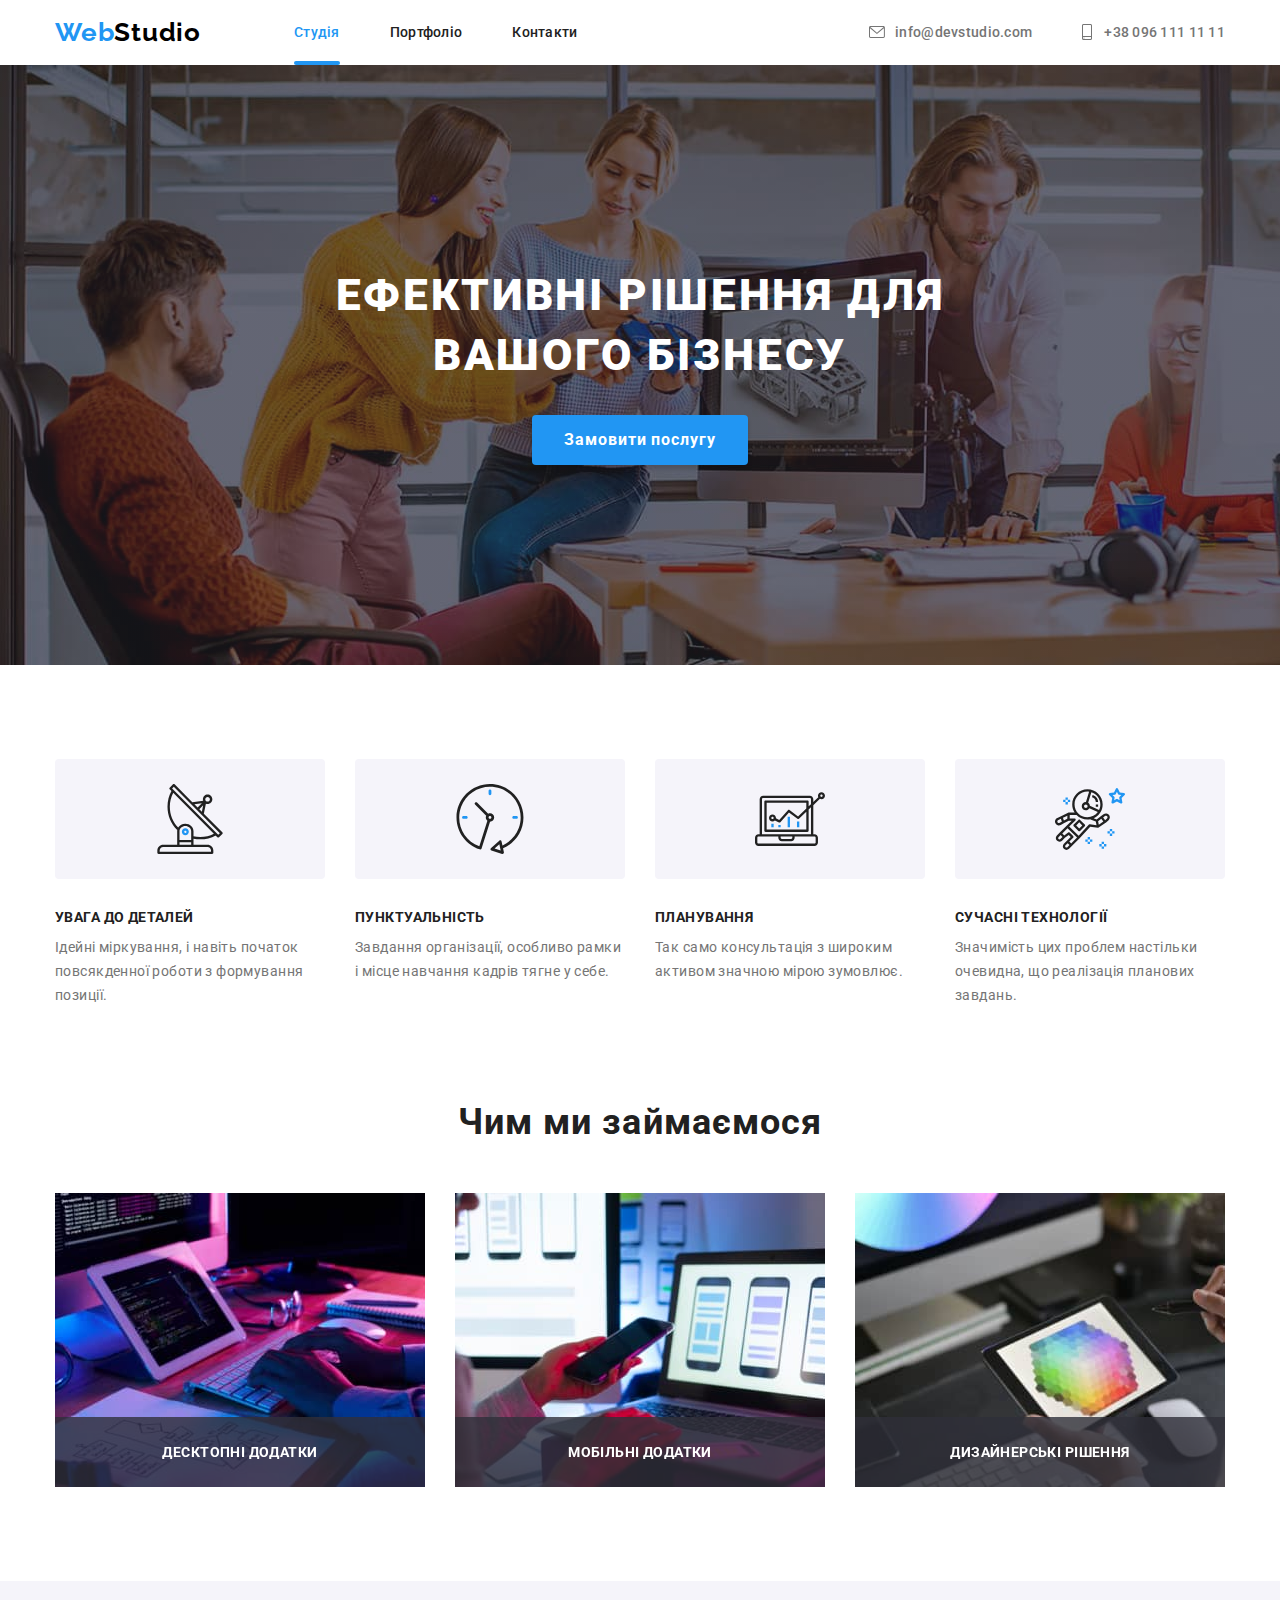
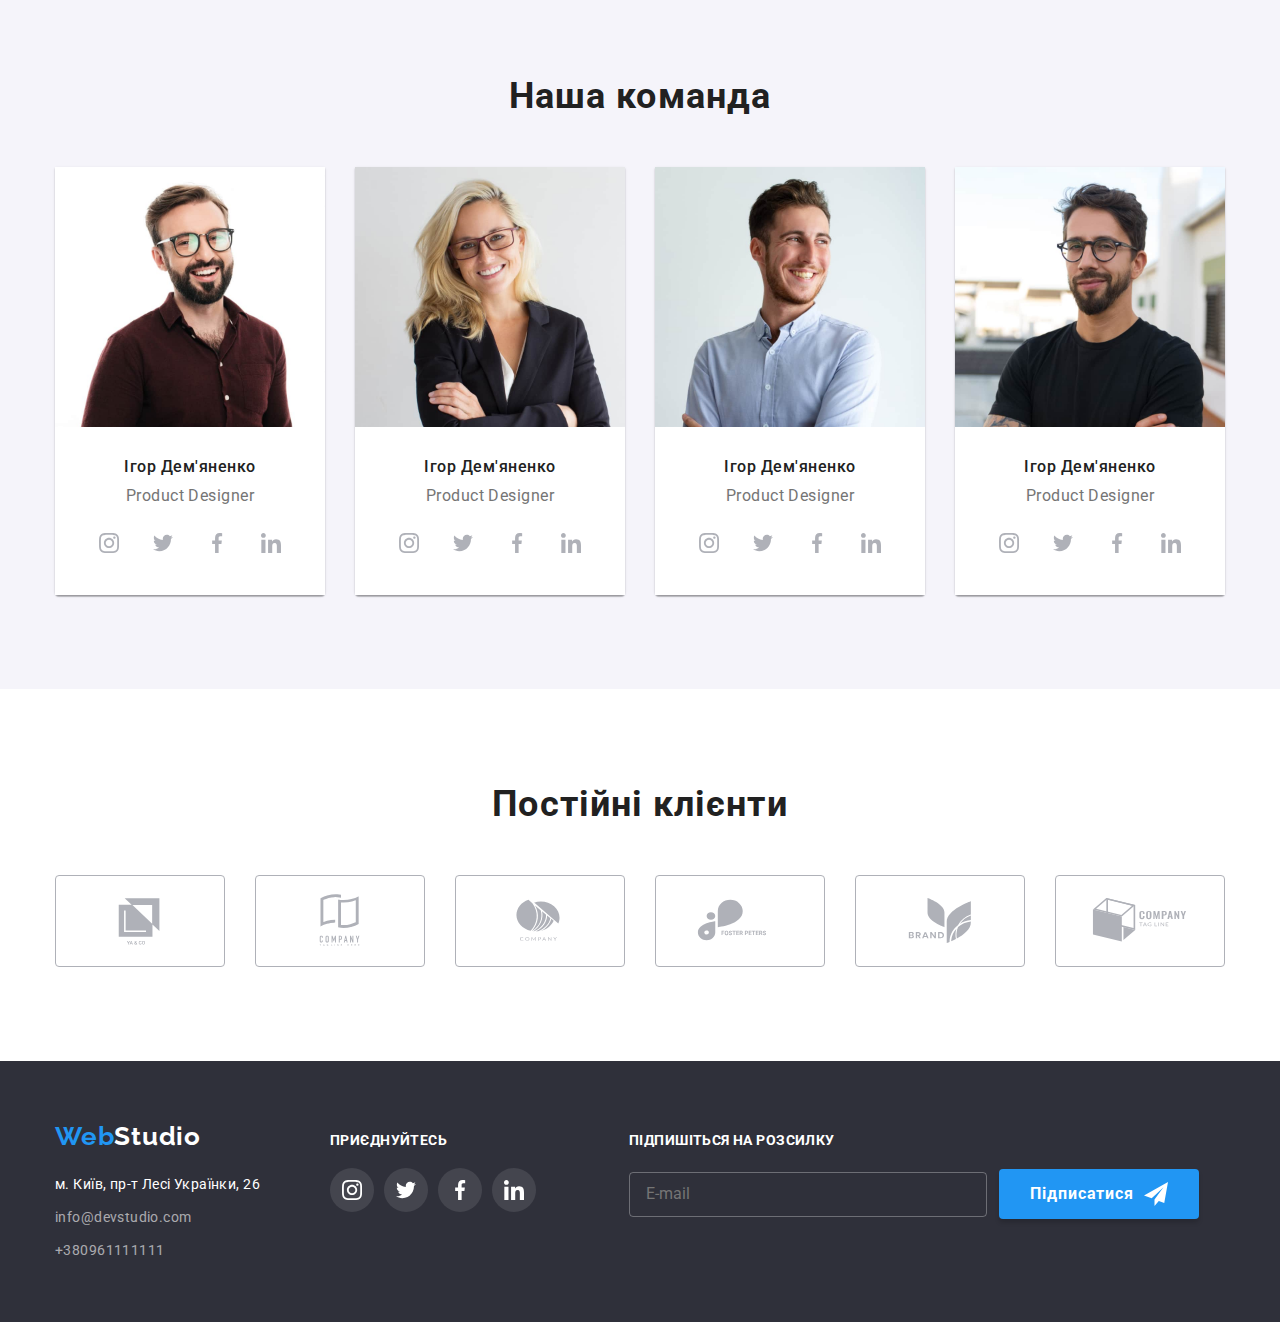
==== commit cbfc299f: "modal&footer-button" ====
--- a/index.html
+++ b/index.html
@@ -100,34 +100,40 @@
           </div>
           <h2 class="modal__title">Залиште свої дані, ми вам передзвонимо</h2>
           <form class="form">
-            <label class="form__label">
-              <p class="form__paragraph">Ім'я</p>
-              <div class="form__input-container">
-                <input type="text" name="username" class="form__field" />
-                <svg class="form__icon black-person">
+            <div class="form__input-container">
+              <label class="form__label">
+                <span class="form__paragraph">Телефон</span>
+
+                <input type="tel" name="phone" class="form__field" />
+
+                <svg class="form__icon">
                   <use href="images/symbol-defs.svg#icon-black-person"></use>
                 </svg>
-              </div>
-            </label>
-
-            <label class="form__label">
-              <p class="form__paragraph">Телефон</p>
-              <div class="form__input-container">
+              </label>
+            </div>
+            <div class="form__input-container">
+              <label class="form__label">
+                <span class="form__paragraph">Телефон</span>
+
                 <input type="tel" name="phone" class="form__field" />
+
                 <svg class="form__icon">
                   <use href="images/symbol-defs.svg#icon-black-phone"></use>
                 </svg>
-              </div>
-            </label>
-            <label class="form__label">
-              <p class="form__paragraph">Телефон</p>
-              <div class="form__input-container">
+              </label>
+            </div>
+
+            <div class="form__input-container">
+              <label class="form__label">
+                <span class="form__paragraph">Телефон</span>
+
                 <input type="tel" name="phone" class="form__field" />
+
                 <svg class="form__icon">
                   <use href="images/symbol-defs.svg#icon-black-email"></use>
                 </svg>
-              </div>
-            </label>
+              </label>
+            </div>
             <label class="form__label">
               <p class="form__paragraph">Коментар</p>
               <textarea
--- a/css/styles.css
+++ b/css/styles.css
@@ -220,6 +220,7 @@
   margin-top: 30px;
   align-items: center;
   color: white;
+  font-weight: 700;
   font-size: 16px;
   line-height: calc(30 / 16);
   width: 216px;
@@ -257,6 +258,8 @@
 }
 .modal {
   position: absolute;
+  padding: 40px;
+
   min-width: 528px;
   min-height: 581px;
   top: 50%;
@@ -266,14 +269,12 @@
   transition: transform 250ms cubic-bezier(0.4, 0, 0.2, 1);
   z-index: 999;
 }
-.modal__cross-container {
-  display: flex;
+.modal__cross-button {
+  position: absolute;
   margin-top: 8px;
   margin-right: 8px;
-  justify-content: end;
-  /* padding: 8px 8px; */
-}
-.modal__cross-button {
+  right: 0;
+  top: 0;
   display: flex;
   justify-content: center;
   align-items: center;
@@ -304,9 +305,9 @@
   color: #212121;
 }
 .form {
-  margin-top: 12px;
+  /* margin-top: 12px;
   margin-left: 40px;
-  margin-right: 40px;
+  margin-right: 40px; */
 }
 .form__label {
   /* position: relative; */
@@ -318,22 +319,23 @@
   font-weight: 400;
   font-size: 12px;
   line-height: 14px;
-  /* identical to box height */
 
   letter-spacing: 0.01em;
-
+  padding-bottom: 4px;
+  display: block;
   color: #757575;
 }
 .form__input-container {
   position: relative;
 }
+
 .form__field {
+  height: 40px;
+  position: relative;
+  width: 100%;
+  display: block;
+  border: 1px solid rgba(33, 33, 33, 0.2);
   padding-left: 42px;
-  margin-top: 4px;
-  padding-top: 12px;
-  padding-bottom: 12px;
-  width: 100%;
-  border: 1px solid rgba(33, 33, 33, 0.2);
   /* border-color: white; */
   border-radius: 4px;
   transition: border 250ms cubic-bezier(0.4, 0, 0.2, 1),
@@ -354,10 +356,9 @@
 }
 .form__icon {
   position: absolute;
-  top: 0;
-  left: 0;
-  margin-left: 12px;
-  transform: translateY(100%);
+  top: 50%;
+  left: 12px;
+
   width: 18px;
   height: 18px;
 }
@@ -423,7 +424,7 @@
 }
 .main-button--modal__button {
   margin-top: 30px;
-  margin-bottom: 40px;
+
   display: block;
 }
 
@@ -748,11 +749,12 @@
 .footer-form__button {
   display: flex;
   justify-content: center;
+  align-items: center;
+  margin: 0;
   gap: 10px;
-  display: flex;
-  align-items: center;
-  justify-content: center;
-  margin: 0;
+  align-items: center;
+  width: 200px;
+  height: 50px;
 }
 .footer-form__icon {
   width: 24px;
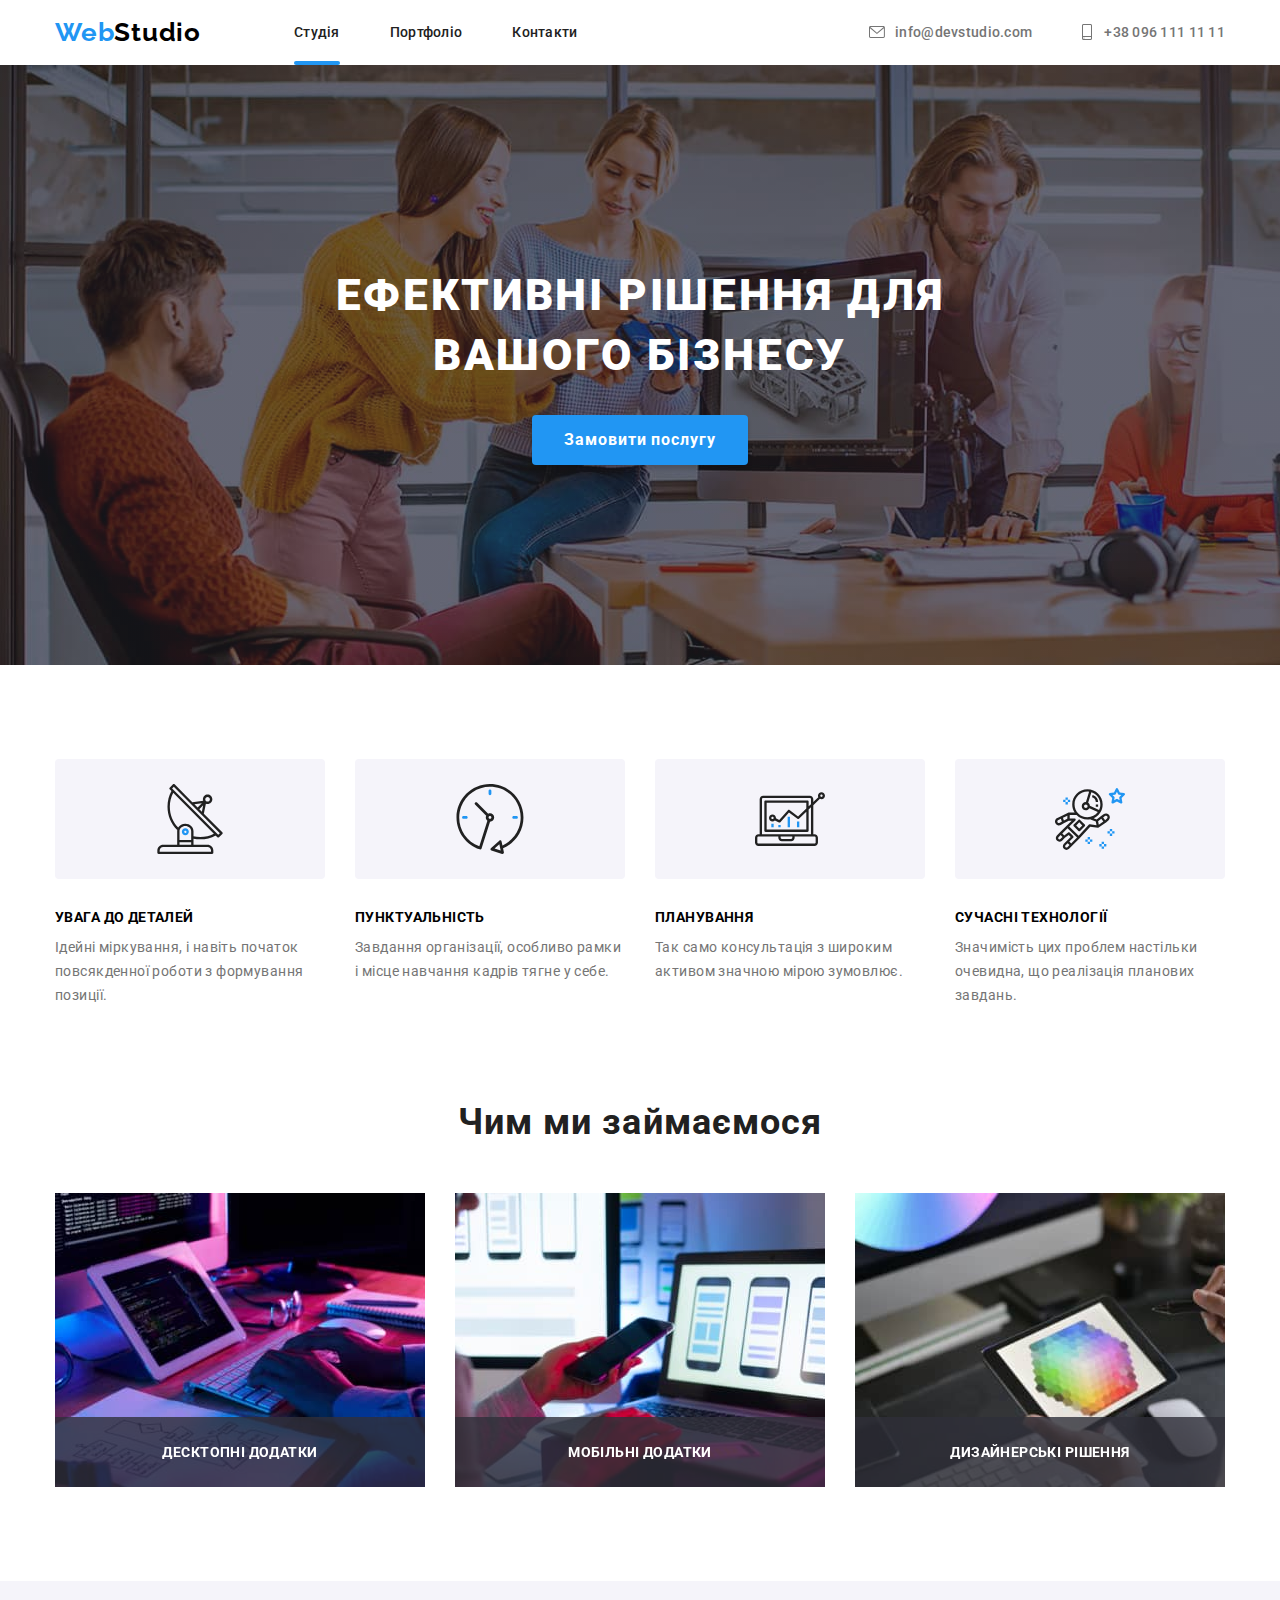
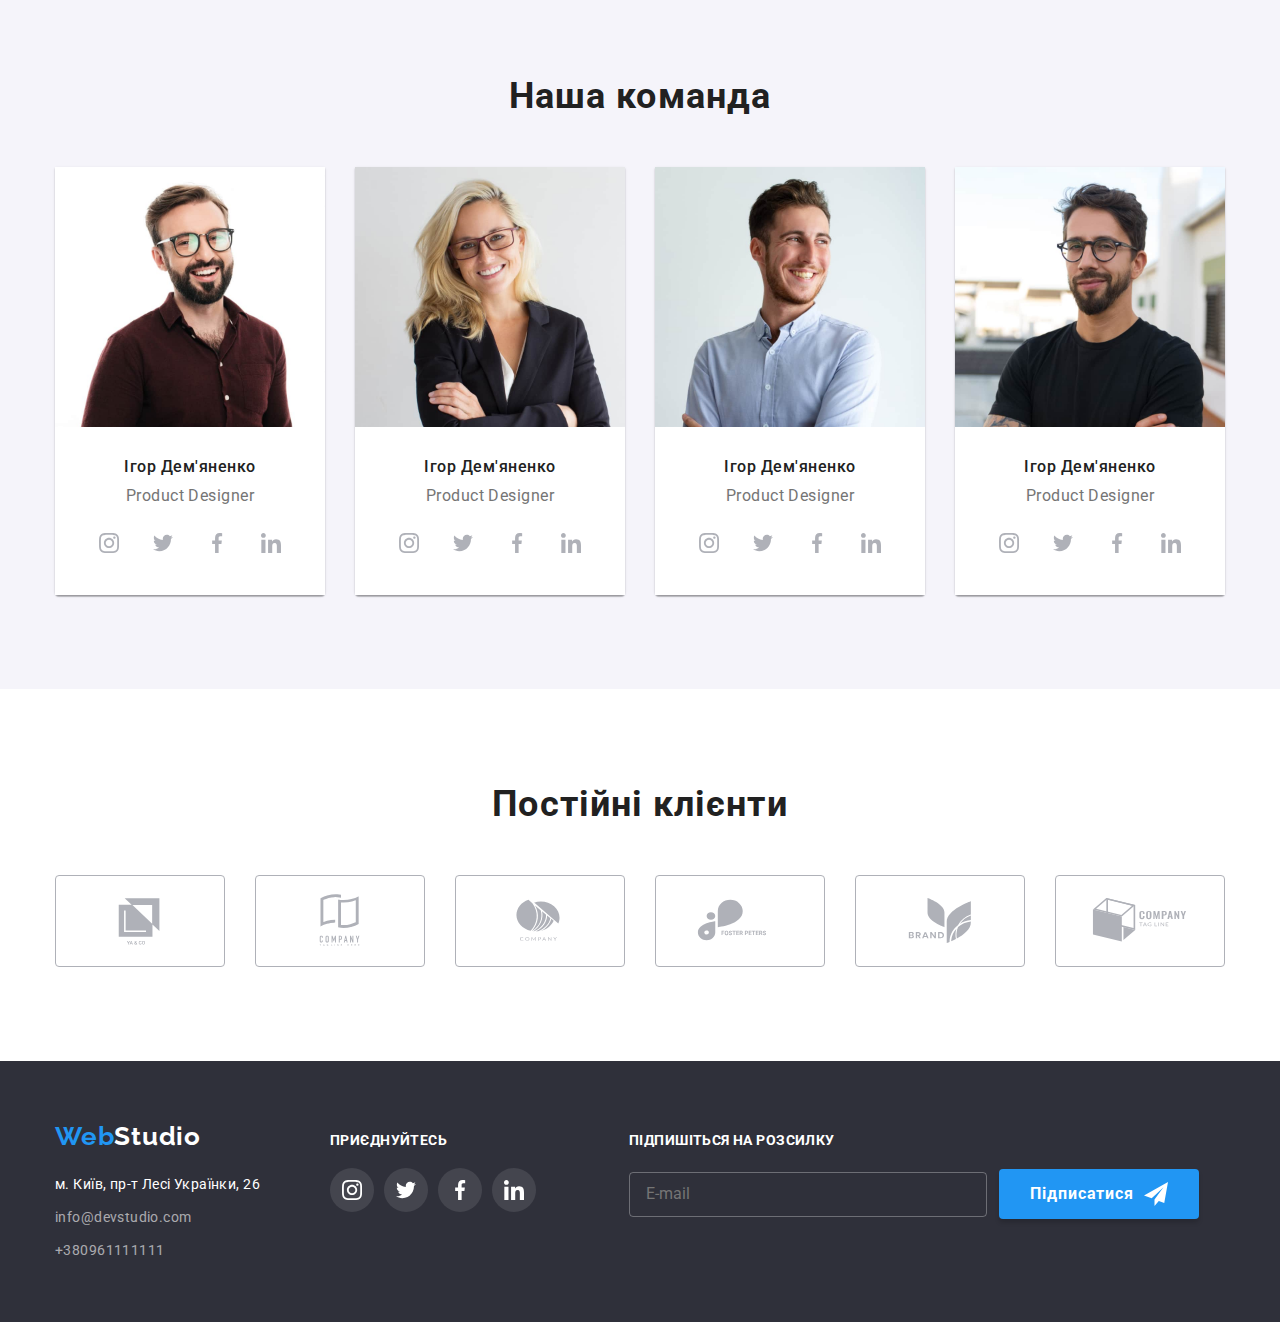
==== commit ba55c874: "SASS" ====
--- a/index.html
+++ b/index.html
@@ -5,26 +5,20 @@
     <meta http-equiv="X-UA-Compatible" content="IE=edge" />
     <meta name="viewport" content="width=device-width, initial-scale=1.0" />
     <title>Document</title>
-    <link
+    <!-- <link
       rel="stylesheet"
       href="https://cdnjs.cloudflare.com/ajax/libs/modern-normalize/1.1.0/modern-normalize.min.css"
       integrity="sha512-wpPYUAdjBVSE4KJnH1VR1HeZfpl1ub8YT/NKx4PuQ5NmX2tKuGu6U/JRp5y+Y8XG2tV+wKQpNHVUX03MfMFn9Q=="
       crossorigin="anonymous"
       referrerpolicy="no-referrer"
-    />
+    /> -->
     <link rel="preconnect" href="https://fonts.googleapis.com" />
     <link rel="preconnect" href="https://fonts.gstatic.com" crossorigin />
     <link
       rel="stylesheet"
       href="https://cdnjs.cloudflare.com/ajax/libs/modern-normalize/1.0.0/modern-normalize.min.css"
     />
-    <link
-      rel="stylesheet"
-      href="https://cdnjs.cloudflare.com/ajax/libs/modern-normalize/1.1.0/modern-normalize.css"
-      integrity="sha512-Y0MM+V6ymRKN2zStTqzQ227DWhhp4Mzdo6gnlRnuaNCbc+YN/ZH0sBCLTM4M0oSy9c9VKiCvd4Jk44aCLrNS5Q=="
-      crossorigin="anonymous"
-      referrerpolicy="no-referrer"
-    />
+    
     <link
       href="https://fonts.googleapis.com/css2?family=Raleway:wght@700&family=Roboto:wght@400;500;700&display=swap"
       rel="stylesheet"
@@ -36,7 +30,7 @@
       rel="stylesheet"
     />
 
-    <link rel="stylesheet" href="./css/styles.css" />
+    <link rel="stylesheet" href="./css/main.min.css" />
   </head>
   <body>
     <!--header-->
@@ -102,7 +96,7 @@
           <form class="form">
             <div class="form__input-container">
               <label class="form__label">
-                <span class="form__paragraph">Телефон</span>
+                <span class="form__paragraph">Ім'я</span>
 
                 <input type="tel" name="phone" class="form__field" />
 
@@ -125,7 +119,7 @@
 
             <div class="form__input-container">
               <label class="form__label">
-                <span class="form__paragraph">Телефон</span>
+                <span class="form__paragraph">Пошта</span>
 
                 <input type="tel" name="phone" class="form__field" />
 
@@ -171,58 +165,58 @@
         </div>
       </div>
 
-      <!--about_activity-->
+      <!--advantages-->
       <section class="advantages">
         <div class="container">
-          <h2 class="advantages__title visually-hidden">Чим ми займаємося</h2>
-          <ul class="advantages__list list">
-            <li>
-              <div class="advantages__icons-container">
-                <svg class="advantages__icon">
+          <h2 class="h2-title visually-hidden">Чим ми займаємося</h2>
+          <ul class="advantages-list">
+            <li>
+              <div class="advantages-list__icons-container">
+                <svg class="advantages-list__icon">
                   <use href="images/symbol-defs.svg#icon-antenna-1"></use>
                 </svg>
               </div>
 
-              <h3 class="advantages__h3-title">УВАГА ДО ДЕТАЛЕЙ</h3>
-              <p class="advantages__paragraph">
+              <h3 class="advantages-list__h3-title">УВАГА ДО ДЕТАЛЕЙ</h3>
+              <p class="advantages-list__paragraph">
                 Ідейні міркування, і навіть початок повсякденної роботи з
                 формування позиції.
               </p>
             </li>
             <li>
-              <div class="advantages__icons-container">
-                <svg class="advantages__icon">
+              <div class="advantages-list__icons-container">
+                <svg class="advantages-list__icon">
                   <use href="images/symbol-defs.svg#icon-clock-1"></use>
                 </svg>
               </div>
 
-              <h3 class="advantages__h3-title">ПУНКТУАЛЬНІСТЬ</h3>
-              <p class="advantages__paragraph">
+              <h3 class="advantages-list__h3-title">ПУНКТУАЛЬНІСТЬ</h3>
+              <p class="advantages-list__paragraph">
                 Завдання організації, особливо рамки і місце навчання кадрів
                 тягне у себе.
               </p>
             </li>
             <li>
-              <div class="advantages__icons-container">
-                <svg class="advantages__icon">
+              <div class="advantages-list__icons-container">
+                <svg class="advantages-list__icon">
                   <use href="images/symbol-defs.svg#icon-diagram-1"></use>
                 </svg>
               </div>
 
-              <h3 class="advantages__h3-title">ПЛАНУВАННЯ</h3>
-              <p class="advantages__paragraph">
+              <h3 class="advantages-list__h3-title">ПЛАНУВАННЯ</h3>
+              <p class="advantages-list__paragraph">
                 Так само консультація з широким активом значною мірою зумовлює.
               </p>
             </li>
             <li>
-              <div class="advantages__icons-container">
-                <svg class="advantages__icon">
+              <div class="advantages-list__icons-container">
+                <svg class="advantages-list__icon">
                   <use href="images/symbol-defs.svg#icon-astronaut-1"></use>
                 </svg>
               </div>
 
-              <h3 class="advantages__h3-title">СУЧАСНІ ТЕХНОЛОГІЇ</h3>
-              <p class="advantages__paragraph">
+              <h3 class="advantages-list__h3-title">СУЧАСНІ ТЕХНОЛОГІЇ</h3>
+              <p class="advantages-list__paragraph">
                 Значимість цих проблем настільки очевидна, що реалізація
                 планових завдань.
               </p>
@@ -234,38 +228,38 @@
       <section class="examples">
         <div class="container">
           <h2 class="examples__title h2-title">Чим ми займаємося</h2>
-          <ul class="examples__list list">
-            <li class="examples__item">
+          <ul class="examples-list list">
+            <li class="examples-list__item">
               <img
                 src="./images/work_examples/img_3.png"
-                class="examples__img"
+                class="examples-list__img"
                 alt="Пример работы"
                 width="370"
               />
-              <div class="examples__overlay">
-                <p class="examples__paragraph">Десктопні додатки</p>
-              </div>
-            </li>
-            <li class="examples__item">
-              <img
-                class="examples__img"
+              <div class="examples-list__overlay">
+                <p class="examples-list__paragraph">Десктопні додатки</p>
+              </div>
+            </li>
+            <li class="examples-list__item">
+              <img
+                class="examples-list__img"
                 src="./images/work_examples/img_2.png"
                 alt="Пример работы"
                 width="370"
               />
-              <div class="examples__overlay">
-                <p class="examples__paragraph">Мобільні додатки</p>
-              </div>
-            </li>
-            <li class="examples__item">
-              <img
-                class="examples__img"
+              <div class="examples-list__overlay">
+                <p class="examples-list__paragraph">Мобільні додатки</p>
+              </div>
+            </li>
+            <li class="examples-list__item">
+              <img
+                class="examples-list__img"
                 src="./images/work_examples/img_1.png"
                 alt="Пример работы"
                 width="370"
               />
-              <div class="examples__overlay">
-                <p class="examples__paragraph">Дизайнерські рішення</p>
+              <div class="examples-list__overlay">
+                <p class="examples-list__paragraph">Дизайнерські рішення</p>
               </div>
             </li>
           </ul>
@@ -274,40 +268,40 @@
       <!--employers-->
       <section class="employers">
         <div class="container">
-          <h2 class="employers__title">Наша команда</h2>
-          <ul class="employers__list list">
-            <li class="employers-card">
-              <img
-                class="employers-card__img"
+          <h2 class="h2-title employers-title">Наша команда</h2>
+          <ul class="employers-list ">
+            <li class="employers-list__item">
+              <img
+                class="employers-list__img"
                 src="./images/employers/img_1.jpg"
                 alt="сотрудник"
                 width="270"
               />
-              <div class="employers-card__container">
-                <h3 class="employers-card__title">Ігор Дем'яненко</h3>
-                <p class="employers-card__paragraph">Product Designer</p>
-                <div class="employers-card__icon-list">
-                  <a class="employers-card__link" href="">
-                    <svg class="employers-card__icon">
+              <div class="employers-list__container">
+                <h3 class="employers-list__title">Ігор Дем'яненко</h3>
+                <p class="employers-list__paragraph">Product Designer</p>
+                <div class="employers-list__wrapper">
+                  <a class="employers-list__link" href="">
+                    <svg class="employers-list__icon">
                       <use
                         href="./images/symbol-defs.svg#icon-instagram-1"
                       ></use>
                     </svg>
                   </a>
-                  <a class="employers-card__link" href="">
-                    <svg class="employers-card__icon">
+                  <a class="employers-list__link" href="">
+                    <svg class="employers-list__icon">
                       <use href="./images/symbol-defs.svg#icon-twitter-1"></use>
                     </svg>
                   </a>
-                  <a class="employers-card__link" href="">
-                    <svg class="employers-card__icon">
+                  <a class="employers-list__link" href="">
+                    <svg class="employers-list__icon">
                       <use
                         href="./images/symbol-defs.svg#icon-facebook-1"
                       ></use>
                     </svg>
                   </a>
-                  <a class="employers-card__link" href="">
-                    <svg class="employers-card__icon">
+                  <a class="employers-list__link" href="">
+                    <svg class="employers-list__icon">
                       <use
                         href="./images/symbol-defs.svg#icon-linkedin-1"
                       ></use>
@@ -316,38 +310,38 @@
                 </div>
               </div>
             </li>
-            <li class="employers-card">
-              <img
-                class="employers-card__img"
+            <li class="employers-list__item">
+              <img
+                class="employers-list__img"
                 src="./images/employers/img_2.jpg"
                 alt="сотрудник"
                 width="270"
               />
-              <div class="employers-card__container">
-                <h3 class="employers-card__title">Ігор Дем'яненко</h3>
-                <p class="employers-card__paragraph">Product Designer</p>
-                <div class="employers-card__icon-list">
-                  <a class="employers-card__link" href="">
-                    <svg class="employers-card__icon">
+              <div class="employers-list__container">
+                <h3 class="employers-list__title">Ігор Дем'яненко</h3>
+                <p class="employers-list__paragraph">Product Designer</p>
+                <div class="employers-list__wrapper"">
+                  <a class="employers-list__link" href="">
+                    <svg class="employers-list__icon">
                       <use
                         href="./images/symbol-defs.svg#icon-instagram-1"
                       ></use>
                     </svg>
                   </a>
-                  <a class="employers-card__link" href="">
-                    <svg class="employers-card__icon">
+                  <a class="employers-list__link" href="">
+                    <svg class="employers-list__icon">
                       <use href="./images/symbol-defs.svg#icon-twitter-1"></use>
                     </svg>
                   </a>
-                  <a class="employers-card__link" href="">
-                    <svg class="employers-card__icon">
+                  <a class="employers-list__link" href="">
+                    <svg class="employers-list__icon">
                       <use
                         href="./images/symbol-defs.svg#icon-facebook-1"
                       ></use>
                     </svg>
                   </a>
-                  <a class="employers-card__link" href="">
-                    <svg class="employers-card__icon">
+                  <a class="employers-list__link" href="">
+                    <svg class="employers-list__icon">
                       <use
                         href="./images/symbol-defs.svg#icon-linkedin-1"
                       ></use>
@@ -356,38 +350,38 @@
                 </div>
               </div>
             </li>
-            <li class="employers-card">
-              <img
-                class="employers-card__img"
+            <li class="employers-list__item">
+              <img
+                class="employers-list__img"
                 src="./images/employers/img_3.jpg"
                 alt="сотрудник"
                 width="270"
               />
-              <div class="employers-card__container">
-                <h3 class="employers-card__title">Ігор Дем'яненко</h3>
-                <p class="employers-card__paragraph">Product Designer</p>
-                <div class="employers-card__icon-list">
-                  <a class="employers-card__link" href="">
-                    <svg class="employers-card__icon">
+              <div class="employers-list__container">
+                <h3 class="employers-list__title">Ігор Дем'яненко</h3>
+                <p class="employers-list__paragraph">Product Designer</p>
+                <div class="employers-list__wrapper">
+                  <a class="employers-list__link" href="">
+                    <svg class="employers-list__icon">
                       <use
                         href="./images/symbol-defs.svg#icon-instagram-1"
                       ></use>
                     </svg>
                   </a>
-                  <a class="employers-card__link" href="">
-                    <svg class="employers-card__icon">
+                  <a class="employers-list__link" href="">
+                    <svg class="employers-list__icon">
                       <use href="./images/symbol-defs.svg#icon-twitter-1"></use>
                     </svg>
                   </a>
-                  <a class="employers-card__link" href="">
-                    <svg class="employers-card__icon">
+                  <a class="employers-list__link" href="">
+                    <svg class="employers-list__icon">
                       <use
                         href="./images/symbol-defs.svg#icon-facebook-1"
                       ></use>
                     </svg>
                   </a>
-                  <a class="employers-card__link" href="">
-                    <svg class="employers-card__icon">
+                  <a class="employers-list__link" href="">
+                    <svg class="employers-list__icon">
                       <use
                         href="./images/symbol-defs.svg#icon-linkedin-1"
                       ></use>
@@ -396,38 +390,38 @@
                 </div>
               </div>
             </li>
-            <li class="employers-card">
-              <img
-                class="employers-card__img"
+            <li class="employers-list__item">
+              <img
+                class="employers-list__img"
                 src="./images/employers/img_4.jpg"
                 alt="сотрудник"
                 width="270"
               />
-              <div class="employers-card__container">
-                <h3 class="employers-card__title">Ігор Дем'яненко</h3>
-                <p class="employers-card__paragraph">Product Designer</p>
-                <div class="employers-card__icon-list">
-                  <a class="employers-card__link" href="">
-                    <svg class="employers-card__icon">
+              <div class="employers-list__container">
+                <h3 class="employers-list__title">Ігор Дем'яненко</h3>
+                <p class="employers-list__paragraph">Product Designer</p>
+                <div class="employers-list__wrapper">
+                  <a class="employers-list__link" href="">
+                    <svg class="employers-list__icon">
                       <use
                         href="./images/symbol-defs.svg#icon-instagram-1"
                       ></use>
                     </svg>
                   </a>
-                  <a class="employers-card__link" href="">
-                    <svg class="employers-card__icon">
+                  <a class="employers-list__link" href="">
+                    <svg class="employers-list__icon">
                       <use href="./images/symbol-defs.svg#icon-twitter-1"></use>
                     </svg>
                   </a>
-                  <a class="employers-card__link" href="">
-                    <svg class="employers-card__icon">
+                  <a class="employers-list__link" href="">
+                    <svg class="employers-list__icon">
                       <use
                         href="./images/symbol-defs.svg#icon-facebook-1"
                       ></use>
                     </svg>
                   </a>
-                  <a class="employers-card__link" href="">
-                    <svg class="employers-card__icon">
+                  <a class="employers-list__link" href="">
+                    <svg class="employers-list__icon">
                       <use
                         href="./images/symbol-defs.svg#icon-linkedin-1"
                       ></use>
--- a/css/main.min.css
+++ b/css/main.min.css
@@ -0,0 +1 @@
+/*! modern-normalize v1.1.0 | MIT License | https://github.com/sindresorhus/modern-normalize */*,::before,::after{-webkit-box-sizing:border-box;box-sizing:border-box}html{line-height:1.15;-webkit-text-size-adjust:100%;-moz-tab-size:4;-o-tab-size:4;tab-size:4}body{margin:0;font-family:system-ui,-apple-system,"Segoe UI",Roboto,Helvetica,Arial,sans-serif,"Apple Color Emoji","Segoe UI Emoji"}hr{height:0;color:inherit}abbr[title]{-webkit-text-decoration:underline dotted;text-decoration:underline dotted}b,strong{font-weight:bolder}code,kbd,samp,pre{font-family:ui-monospace,SFMono-Regular,Consolas,"Liberation Mono",Menlo,monospace;font-size:1em}small{font-size:80%}sub,sup{font-size:75%;line-height:0;position:relative;vertical-align:baseline}sub{bottom:-0.25em}sup{top:-0.5em}table{text-indent:0;border-color:inherit}button,input,optgroup,select,textarea{font-family:inherit;font-size:100%;line-height:1.15;margin:0}button,select{text-transform:none}button,[type=button],[type=reset],[type=submit]{-webkit-appearance:button}::-moz-focus-inner{border-style:none;padding:0}:-moz-focusring{outline:1px dotted ButtonText}:-moz-ui-invalid{box-shadow:none}legend{padding:0}progress{vertical-align:baseline}::-webkit-inner-spin-button,::-webkit-outer-spin-button{height:auto}[type=search]{-webkit-appearance:textfield;outline-offset:-2px}::-webkit-search-decoration{-webkit-appearance:none}::-webkit-file-upload-button{-webkit-appearance:button;font:inherit}summary{display:list-item}*,*::before,*::after{-webkit-box-sizing:border-box;box-sizing:border-box;text-decoration:none;list-style:none;margin:0;padding:0}.container{width:1200px;padding-left:15px;padding-right:15px;margin:0 auto}.visually-hidden{position:absolute;white-space:nowrap;width:1px;height:1px;overflow:hidden;border:0;padding:0;clip:rect(0 0 0 0);-webkit-clip-path:inset(50%);clip-path:inset(50%);margin:-1px}.h2-title{display:-webkit-box;display:-ms-flexbox;display:flex;-webkit-box-pack:center;-ms-flex-pack:center;justify-content:center;font-weight:700;font-size:36px;line-height:42px;text-align:center;letter-spacing:.03em;color:#212121}body{background-color:#fff;color:var(--primary-text-color);font-family:"Roboto",sans-serif;width:100%}.header__lists{display:-webkit-box;display:-ms-flexbox;display:flex;-webkit-box-align:center;-ms-flex-align:center;align-items:center}.navigation{display:-webkit-box;display:-ms-flexbox;display:flex;-webkit-box-align:center;-ms-flex-align:center;align-items:center}.logo{color:#2196f3;font-family:Raleway,sans-serif;font-style:normal;font-weight:700;font-size:26px;line-height:1.1923076923;letter-spacing:.03em}.logo .logo__span{color:#000}.navigation__list{margin-left:93px;display:-webkit-box;display:-ms-flexbox;display:flex;gap:50px}.navigation__list .navigation__link{position:relative;font-weight:500;font-size:14px;line-height:1.1428571429;color:#212121;letter-spacing:.02em;padding-top:24px;padding-bottom:25px;-webkit-transition:color 250ms cubic-bezier(0.4, 0, 0.2, 1);transition:color 250ms cubic-bezier(0.4, 0, 0.2, 1)}.navigation__list .navigation__link:hover,.navigation__list .navigation__link:focus{color:#2196f3}.navigation__list .navigation__link--current::after{content:"";position:absolute;display:block;left:0;bottom:0;width:100%;height:4px;background:#2196f3;border-radius:2px;-webkit-transition:opacity 250ms cubic-bezier(0.4, 0, 0.2, 1);transition:opacity 250ms cubic-bezier(0.4, 0, 0.2, 1)}.navigation__list .navigation__link--current::after{color:#2196f3}.contacts{display:-webkit-box;display:-ms-flexbox;display:flex;gap:50px;margin-left:auto}.contacts__link{display:-webkit-box;display:-ms-flexbox;display:flex;-webkit-box-align:center;-ms-flex-align:center;align-items:center;padding-top:24px;padding-bottom:25px;font-weight:500;font-size:14px;line-height:16px;letter-spacing:.02em;color:#757575;-webkit-transition:color 250ms cubic-bezier(0.4, 0, 0.2, 1);transition:color 250ms cubic-bezier(0.4, 0, 0.2, 1)}.contacts__link:hover,.contacts__link:focus{color:#2196f3}.contacts__link:hover .contacts__envelope-icon,.contacts__link:focus .contacts__envelope-icon,.contacts__link:hover .contacts__smartphone-icon,.contacts__link:focus .contacts__smartphone-icon{fill:#2196f3}.contacts__envelope-icon{width:16px;height:12px;margin-right:10px;fill:#757575;-webkit-transition:fill 250ms cubic-bezier(0.4, 0, 0.2, 1);transition:fill 250ms cubic-bezier(0.4, 0, 0.2, 1)}.contacts__smartphone-icon{width:10px;height:16px;margin-right:12px;fill:#757575;-webkit-transition:fill 250ms cubic-bezier(0.4, 0, 0.2, 1);transition:fill 250ms cubic-bezier(0.4, 0, 0.2, 1)}.hero{background-image:-webkit-gradient(linear, left top, right top, from(rgba(47, 48, 58, 0.4)), to(rgba(47, 48, 58, 0.4))),url("../images/site-header.jpg");background-image:linear-gradient(to right, rgba(47, 48, 58, 0.4), rgba(47, 48, 58, 0.4)),url("../images/site-header.jpg");background-repeat:no-repeat;background-size:cover;max-width:1600px;margin-left:auto;margin-right:auto}.hero__elements{padding-top:200px;padding-bottom:200px;text-align:center}.hero__title{width:696px;font-weight:900;font-size:44px;line-height:60px;letter-spacing:.06em;text-transform:uppercase;color:#fff;margin:0 auto}.main-button{display:block;margin:0 auto;margin-top:30px;-webkit-box-align:center;-ms-flex-align:center;align-items:center;color:#fff;font-weight:700;font-size:16px;line-height:1.875;width:216px;height:50px;letter-spacing:.06em;background-color:#2196f3;-webkit-box-shadow:0px 4px 4px rgba(0,0,0,.15);box-shadow:0px 4px 4px rgba(0,0,0,.15);border-radius:4px;-webkit-transition:background-color 250ms cubic-bezier(0.4, 0, 0.2, 1);transition:background-color 250ms cubic-bezier(0.4, 0, 0.2, 1);cursor:pointer;border:none}.main-button:hover,.main-button:focus{background-color:#188ce8;outline:rgba(0,0,0,0)}.backdrop{position:fixed;top:0;left:0;width:100%;height:100%;background:rgba(0,0,0,.2);-webkit-transition:opacity 250ms cubic-bezier(0.4, 0, 0.2, 1);transition:opacity 250ms cubic-bezier(0.4, 0, 0.2, 1);opacity:1}.backdrop.is-hidden{pointer-events:none;opacity:0}.backdrop.is-hidden .modal{-webkit-transform:translate(-50%, -50%) scale(0.9);transform:translate(-50%, -50%) scale(0.9)}.modal__cross-button{position:absolute;margin-top:8px;margin-right:8px;right:0;top:0;display:-webkit-box;display:-ms-flexbox;display:flex;-webkit-box-pack:center;-ms-flex-pack:center;justify-content:center;-webkit-box-align:center;-ms-flex-align:center;align-items:center;width:30px;height:30px;border-radius:50%;border:1px solid rgba(0,0,0,.1);background-color:#fff;cursor:pointer}.modal__cross-button:hover .modal__cross{fill:#2196f3}.modal__cross{width:18px;height:18px;-webkit-transition:fill 250ms cubic-bezier(0.4, 0, 0.2, 1);transition:fill 250ms cubic-bezier(0.4, 0, 0.2, 1)}.modal{position:absolute;padding:40px;min-width:528px;min-height:581px;top:50%;left:50%;-webkit-transform:translate(-50%, -50%) scale(1);transform:translate(-50%, -50%) scale(1);background-color:#fff;-webkit-transition:-webkit-transform 250ms cubic-bezier(0.4, 0, 0.2, 1);transition:-webkit-transform 250ms cubic-bezier(0.4, 0, 0.2, 1);transition:transform 250ms cubic-bezier(0.4, 0, 0.2, 1);transition:transform 250ms cubic-bezier(0.4, 0, 0.2, 1), -webkit-transform 250ms cubic-bezier(0.4, 0, 0.2, 1);z-index:999}.modal__title{margin-top:2px;font-weight:700;font-size:20px;line-height:23px;text-align:center;letter-spacing:.03em;color:#212121}.form__label{display:block;margin-top:12px}.form__paragraph{font-weight:400;font-size:12px;line-height:14px;letter-spacing:.01em;padding-bottom:4px;display:block;color:#757575}.form__input-container{position:relative}.form__field{height:40px;position:relative;width:100%;display:block;border:1px solid rgba(33,33,33,.2);padding-left:42px;border-radius:4px;-webkit-transition:border 250ms cubic-bezier(0.4, 0, 0.2, 1),250ms cubic-bezier(0.4, 0, 0.2, 1);transition:border 250ms cubic-bezier(0.4, 0, 0.2, 1),250ms cubic-bezier(0.4, 0, 0.2, 1);-webkit-box-shadow:drop-shadow(0px 4px 4px rgba(0, 0, 0, 0.25));box-shadow:drop-shadow(0px 4px 4px rgba(0, 0, 0, 0.25))}.form__field:focus{outline:rgba(0,0,0,0);border-color:#2196f3}.form__field:focus+.form__icon{fill:#2196f3}.black-person{-webkit-box-shadow:drop-shadow(0px 4px 4px rgba(0, 0, 0, 0.25));box-shadow:drop-shadow(0px 4px 4px rgba(0, 0, 0, 0.25))}.form__icon{position:absolute;top:50%;left:12px;width:18px;height:18px}.form__textarea{resize:none;height:120px;padding-left:16px;padding-top:12px}.form__textarea::-webkit-input-placeholder{font-weight:400;font-size:12px;line-height:14px;letter-spacing:.01em;color:rgba(117,117,117,.5)}.form__textarea::-moz-placeholder{font-weight:400;font-size:12px;line-height:14px;letter-spacing:.01em;color:rgba(117,117,117,.5)}.form__textarea:-ms-input-placeholder{font-weight:400;font-size:12px;line-height:14px;letter-spacing:.01em;color:rgba(117,117,117,.5)}.form__textarea::-ms-input-placeholder{font-weight:400;font-size:12px;line-height:14px;letter-spacing:.01em;color:rgba(117,117,117,.5)}.form__textarea::placeholder{font-weight:400;font-size:12px;line-height:14px;letter-spacing:.01em;color:rgba(117,117,117,.5)}.checkbox{display:-webkit-box;display:-ms-flexbox;display:flex;-webkit-box-pack:center;-ms-flex-pack:center;justify-content:center;margin-top:20px}.checkbox:checked+.checkbox__span{background-color:#2196f3;border:none;border-radius:2px;fill:#fff}.checkbox__container{display:-webkit-box;display:-ms-flexbox;display:flex;-webkit-box-align:center;-ms-flex-align:center;align-items:center}.checkbox__span{display:-webkit-box;display:-ms-flexbox;display:flex;-webkit-box-align:center;-ms-flex-align:center;align-items:center;width:16px;height:15px;margin-right:7px;fill:#fff;border:2px solid #212121;border-radius:2px}.checkbox__icon-check{width:16px;height:15px}.checkbox__agreement-terms{color:#2196f3;text-decoration:underline;text-underline-offset:3px;cursor:pointer}.checkbox__paragraph{font-weight:400;font-size:14px;line-height:1.7142857143;letter-spacing:.03em;color:#757575}.main-button--modal__button{margin-top:30px;display:block}.advantages{padding-bottom:94px;padding-top:94px}.advantages-list{display:-webkit-box;display:-ms-flexbox;display:flex;gap:30px}.advantages-list__icons-container{display:-webkit-box;display:-ms-flexbox;display:flex;-webkit-box-align:center;-ms-flex-align:center;align-items:center;padding:25px 100px;margin-bottom:30px;background-color:#f5f4fa;border-radius:4px}.advantages-list__icon{width:70px;height:70px}.advantages-list__h3-title{font-weight:700px;font-size:14px;line-height:1.1428571429;letter-spacing:.03em;text-transform:uppercase;color:var(--header_color)}.advantages-list__paragraph{margin-top:10px;font-weight:400;font-size:14px;line-height:24px;letter-spacing:.03em;color:#757575}.examples{padding-bottom:94px}.examples-list{display:-webkit-box;display:-ms-flexbox;display:flex;gap:30px;margin-top:50px;z-index:0}.examples-list__img{display:block}.examples-list__item{position:relative}.examples-list__overlay{display:-webkit-box;display:-ms-flexbox;display:flex;position:absolute;-webkit-box-pack:center;-ms-flex-pack:center;justify-content:center;-webkit-box-align:center;-ms-flex-align:center;align-items:center;bottom:0;width:100%;height:70px;background:rgba(47,48,58,.8)}.examples-list__paragraph{font-weight:700;font-size:14px;line-height:1.1428571429;letter-spacing:.03em;text-transform:uppercase;color:#fff}.employers{background-color:#f5f4fa;padding-bottom:94px;padding-top:94px}.employers-list{display:-webkit-box;display:-ms-flexbox;display:flex;max-width:270px;-webkit-box-sizing:border-box;box-sizing:border-box;margin:0;gap:30px}.employers-list__img{display:block}.employers-title{margin-bottom:50px}.employers-list__container{padding-top:30px;padding-bottom:30px;background-color:#fff}.employers-list__title{color:#212121;font-weight:500;font-size:16px;line-height:19px;text-align:center;letter-spacing:.03em;color:#212121}.employers-list__item{-webkit-box-shadow:0px 1px 3px rgba(0,0,0,.12),0px 1px 1px rgba(0,0,0,.14),0px 2px 1px rgba(0,0,0,.2);box-shadow:0px 1px 3px rgba(0,0,0,.12),0px 1px 1px rgba(0,0,0,.14),0px 2px 1px rgba(0,0,0,.2);border-radius:0px 0px 4px 4px}.employers-list__paragraph{margin-top:10px;font-weight:400;font-size:16px;line-height:19px;text-align:center;letter-spacing:.03em;color:#757575;margin-bottom:16px}.employers-list__wrapper{display:-webkit-box;display:-ms-flexbox;display:flex;gap:10px;-webkit-box-pack:center;-ms-flex-pack:center;justify-content:center}.employers-list__link{display:-webkit-box;display:-ms-flexbox;display:flex;-webkit-box-pack:center;-ms-flex-pack:center;justify-content:center;-webkit-box-align:center;-ms-flex-align:center;align-items:center;width:44px;height:44px;border-radius:50%;-webkit-transition:background-color 250ms cubic-bezier(0.4, 0, 0.2, 1);transition:background-color 250ms cubic-bezier(0.4, 0, 0.2, 1)}.employers-list__link:hover,.employers-list__link:focus{background-color:#2196f3}.employers-list__link:hover .employers-list__icon,.employers-list__link:focus .employers-list__icon{fill:#fff}.employers-list__icon{width:20px;height:20px;fill:#afb1b8;-webkit-transition:fill 250ms cubic-bezier(0.4, 0, 0.2, 1);transition:fill 250ms cubic-bezier(0.4, 0, 0.2, 1)}.companies{padding-top:94px;padding-bottom:94px}.companies__title{margin-bottom:50px}.companies__list{display:-webkit-box;display:-ms-flexbox;display:flex;-webkit-box-pack:center;-ms-flex-pack:center;justify-content:center;gap:30px}.companies__icon-link{display:-webkit-box;display:-ms-flexbox;display:flex;-webkit-box-pack:center;-ms-flex-pack:center;justify-content:center;-webkit-box-align:center;-ms-flex-align:center;align-items:center;width:170px;height:92px;border:1px solid #afb1b8;border-radius:4px;-webkit-transition:border-color 250ms cubic-bezier(0.4, 0, 0.2, 1);transition:border-color 250ms cubic-bezier(0.4, 0, 0.2, 1)}.companies__icon-link:hover,.companies__icon-link:focus,.companies__icon-link:hover .companies__icon,.companies__icon-link:focus .companies__icon{fill:#2196f3;border-color:#2196f3}.companies__icon{width:106px;height:60px;fill:#afb1b8;-webkit-transition:fill 250ms cubic-bezier(0.4, 0, 0.2, 1);transition:fill 250ms cubic-bezier(0.4, 0, 0.2, 1)}.footer{background-color:#2f303a;padding-top:60px;padding-bottom:60px}.footer__elements{display:-webkit-box;display:-ms-flexbox;display:flex;-webkit-box-align:baseline;-ms-flex-align:baseline;align-items:baseline}.logo__footer-span{color:#fff}.address{font-style:normal;display:block;margin-top:20px}.address__paragraph{margin-top:9px;font-weight:400;font-size:14px;line-height:24px;letter-spacing:.03em;color:#fff}.address__link{margin-top:9px;display:block;font-weight:400;font-size:14px;line-height:24px;letter-spacing:.03em;color:rgba(255,255,255,.6)}.footer__icons{margin-left:70px}.footer__paragraph{font-weight:700;font-size:14px;line-height:16px;letter-spacing:.03em;text-transform:uppercase;color:#fff}.footer__list{display:-webkit-box;display:-ms-flexbox;display:flex;margin-top:20px;gap:10px}.footer__link{display:-webkit-box;display:-ms-flexbox;display:flex;-webkit-box-pack:center;-ms-flex-pack:center;justify-content:center;-webkit-box-align:center;-ms-flex-align:center;align-items:center;width:44px;height:44px;fill:#fff;border-radius:50%;background:rgba(255,255,255,.1);-webkit-transition:background-color 250ms cubic-bezier(0.4, 0, 0.2, 1);transition:background-color 250ms cubic-bezier(0.4, 0, 0.2, 1)}.footer__link:hover,.footer__link:focus{background-color:#2196f3}.footer__icon{width:20px;height:20px}.footer-form__paragraph{display:inline;font-weight:700;font-size:14px;line-height:16px;letter-spacing:.03em;text-transform:uppercase;color:#fff}.footer-form__label{margin-left:93px}.footer-form__field{display:block;color:#fff;margin-left:93px;padding-top:12px;padding-bottom:12px;padding-left:16px;width:358px;border:1px solid rgba(255,255,255,.3);border-radius:4px;background-color:rgba(0,0,0,0)}.formm__field::-webkit-input-placeholder{font-weight:400;font-size:16px;line-height:1.25;letter-spacing:.03em;color:rgba(255,255,255,.6)}.formm__field::-moz-placeholder{font-weight:400;font-size:16px;line-height:1.25;letter-spacing:.03em;color:rgba(255,255,255,.6)}.formm__field:-ms-input-placeholder{font-weight:400;font-size:16px;line-height:1.25;letter-spacing:.03em;color:rgba(255,255,255,.6)}.formm__field::-ms-input-placeholder{font-weight:400;font-size:16px;line-height:1.25;letter-spacing:.03em;color:rgba(255,255,255,.6)}.formm__field::placeholder{font-weight:400;font-size:16px;line-height:1.25;letter-spacing:.03em;color:rgba(255,255,255,.6)}.footer-form__button{display:-webkit-box;display:-ms-flexbox;display:flex;-webkit-box-pack:center;-ms-flex-pack:center;justify-content:center;-webkit-box-align:center;-ms-flex-align:center;align-items:center;margin:0;gap:10px;align-items:center;width:200px;height:50px}.footer-form__icon{width:24px;height:24px}.footer-form__container{display:-webkit-box;display:-ms-flexbox;display:flex;-webkit-box-align:baseline;-ms-flex-align:baseline;align-items:baseline;margin-top:20px;gap:12px}.portfolio{border:1px solid #ececec;padding-top:98px;padding-bottom:94px}.portfolio-buttons__list{display:-webkit-box;display:-ms-flexbox;display:flex;-webkit-box-pack:center;-ms-flex-pack:center;justify-content:center;margin-bottom:50px;text-align:center;gap:8px}.portfolio-buttons__button{padding:6px 25px;border-radius:4px;background-color:#f5f4fa;font-weight:500;font-size:16px;line-height:1.625;letter-spacing:.03em;color:#212121;outline:rgba(0,0,0,0);border:none;border-radius:4px;cursor:pointer;-webkit-transition:background-color 250ms cubic-bezier(0.4, 0, 0.2, 1),color 250ms cubic-bezier(0.4, 0, 0.2, 1),-webkit-box-shadow 250ms cubic-bezier(0.4, 0, 0.2, 1);transition:background-color 250ms cubic-bezier(0.4, 0, 0.2, 1),color 250ms cubic-bezier(0.4, 0, 0.2, 1),-webkit-box-shadow 250ms cubic-bezier(0.4, 0, 0.2, 1);transition:background-color 250ms cubic-bezier(0.4, 0, 0.2, 1),color 250ms cubic-bezier(0.4, 0, 0.2, 1),box-shadow 250ms cubic-bezier(0.4, 0, 0.2, 1);transition:background-color 250ms cubic-bezier(0.4, 0, 0.2, 1),color 250ms cubic-bezier(0.4, 0, 0.2, 1),box-shadow 250ms cubic-bezier(0.4, 0, 0.2, 1),-webkit-box-shadow 250ms cubic-bezier(0.4, 0, 0.2, 1)}.portfolio-buttons__button:hover,.portfolio-buttons__button:focus{background-color:#2196f3;color:#fff;-webkit-box-shadow:0px 4px 4px rgba(0,0,0,.25);box-shadow:0px 4px 4px rgba(0,0,0,.25)}.card-set__list{display:-webkit-box;display:-ms-flexbox;display:flex;-ms-flex-wrap:wrap;flex-wrap:wrap;margin-top:30px;padding-left:0;gap:30px}.card-set__img{display:block}.card__title{font-weight:700;font-size:18px;line-height:2em;letter-spacing:.06em;color:#212121}.card__paragraph{padding-top:10px;display:-webkit-box;display:-ms-flexbox;display:flex;font-family:"Roboto";font-style:normal;font-weight:400;font-size:16px;line-height:1.1875;text-align:center;letter-spacing:.03em;color:#757575}.card__description{padding:20px 24px;border-left:1px solid #eee;border-right:1px solid #eee;border-bottom:1px solid #eee}.card__container{-webkit-transition:-webkit-box-shadow 250ms cubic-bezier(0.4, 0, 0.2, 1);transition:-webkit-box-shadow 250ms cubic-bezier(0.4, 0, 0.2, 1);transition:box-shadow 250ms cubic-bezier(0.4, 0, 0.2, 1);transition:box-shadow 250ms cubic-bezier(0.4, 0, 0.2, 1), -webkit-box-shadow 250ms cubic-bezier(0.4, 0, 0.2, 1)}.card-set__wrapper{position:relative;overflow:hidden}.card__link:hover .card__container,.card__link:hover .card__container{-webkit-box-shadow:0px 1px 1px rgba(0,0,0,.12),0px 4px 4px rgba(0,0,0,.06),1px 4px 6px rgba(0,0,0,.16);box-shadow:0px 1px 1px rgba(0,0,0,.12),0px 4px 4px rgba(0,0,0,.06),1px 4px 6px rgba(0,0,0,.16)}.card-overlay{position:absolute;width:100%;height:100%;bottom:0;right:0;background-color:rgba(33,150,243,.9);-webkit-transform:translateY(105%);transform:translateY(105%);-webkit-transition:-webkit-transform 250ms cubic-bezier(0.4, 0, 0.2, 1);transition:-webkit-transform 250ms cubic-bezier(0.4, 0, 0.2, 1);transition:transform 250ms cubic-bezier(0.4, 0, 0.2, 1);transition:transform 250ms cubic-bezier(0.4, 0, 0.2, 1), -webkit-transform 250ms cubic-bezier(0.4, 0, 0.2, 1)}.card__link:hover .card-overlay,.card__link:focus .card-overlay{-webkit-transform:translateY(0%);transform:translateY(0%);overflow:hidden}.card-overlay__paragraph{padding:63px 24px;font-weight:400;font-size:18px;line-height:28px;letter-spacing:.03em;color:#fff}/*# sourceMappingURL=main.min.css.map */